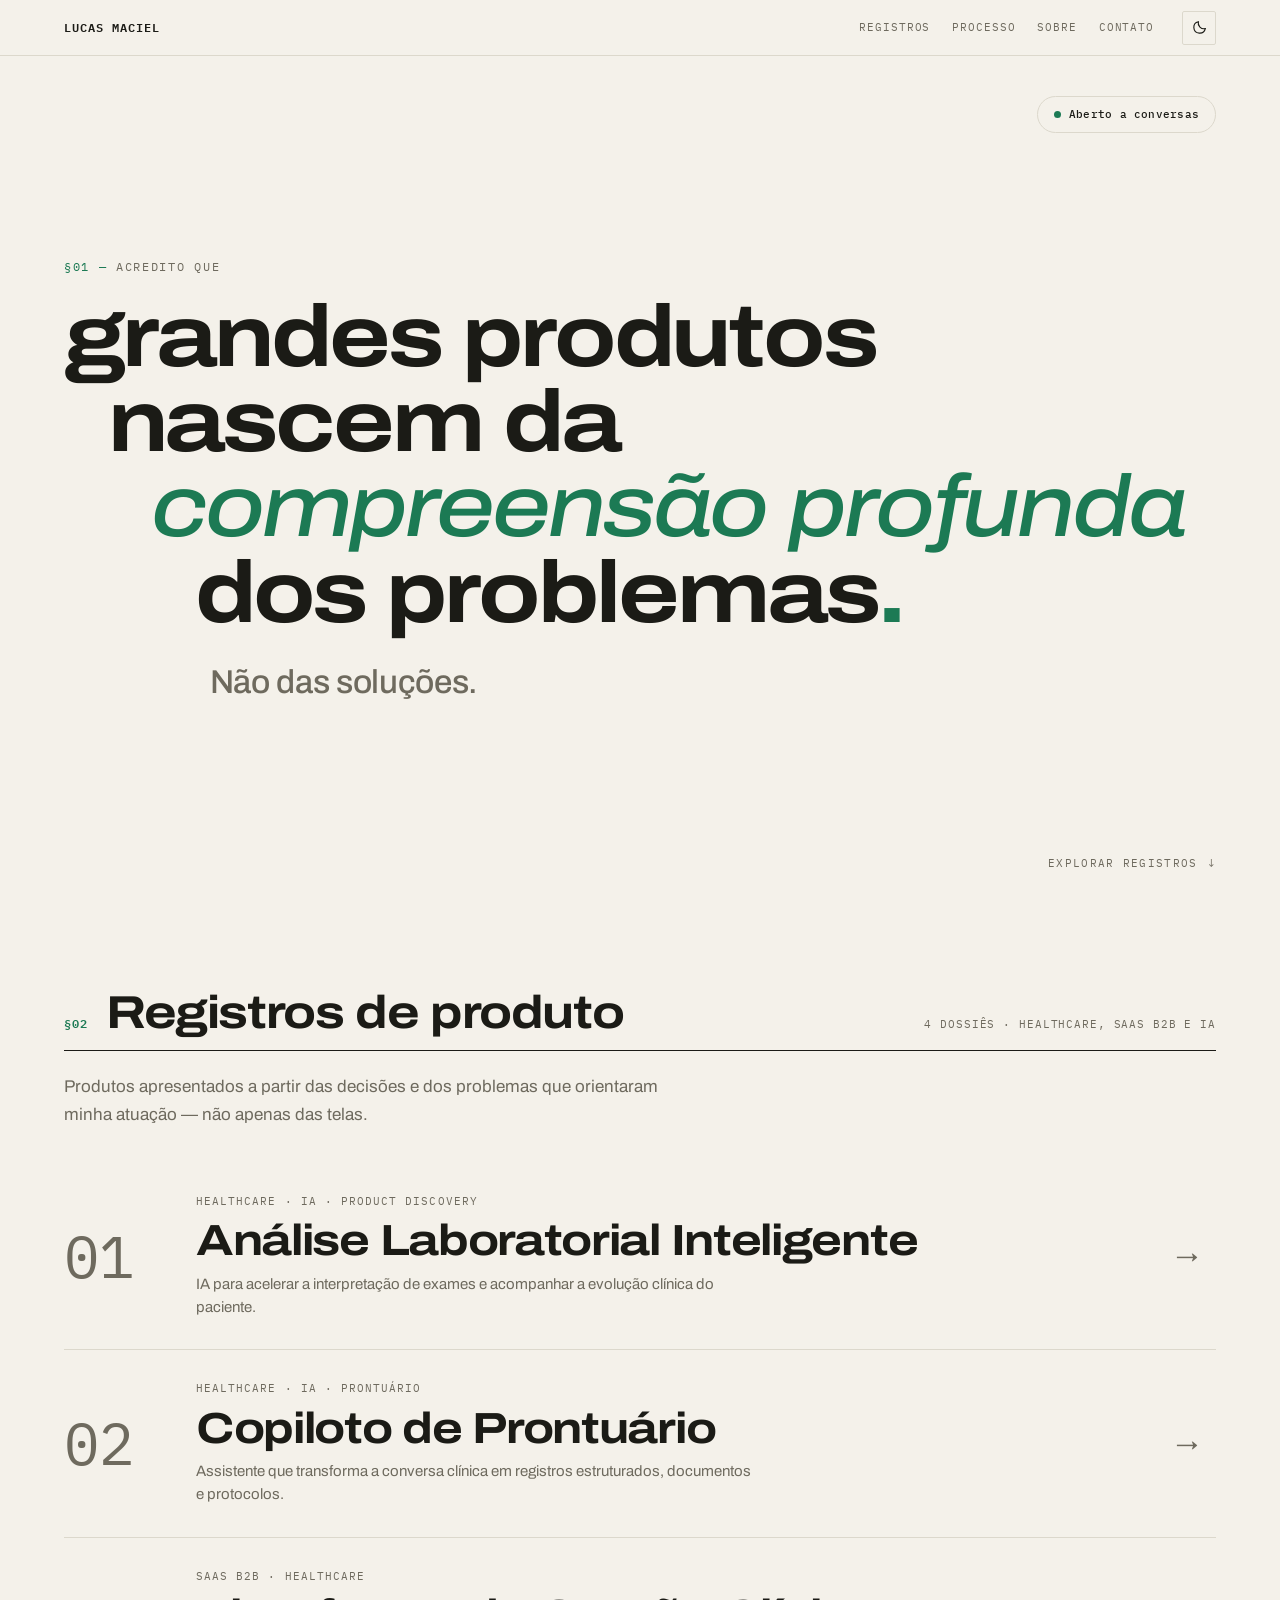
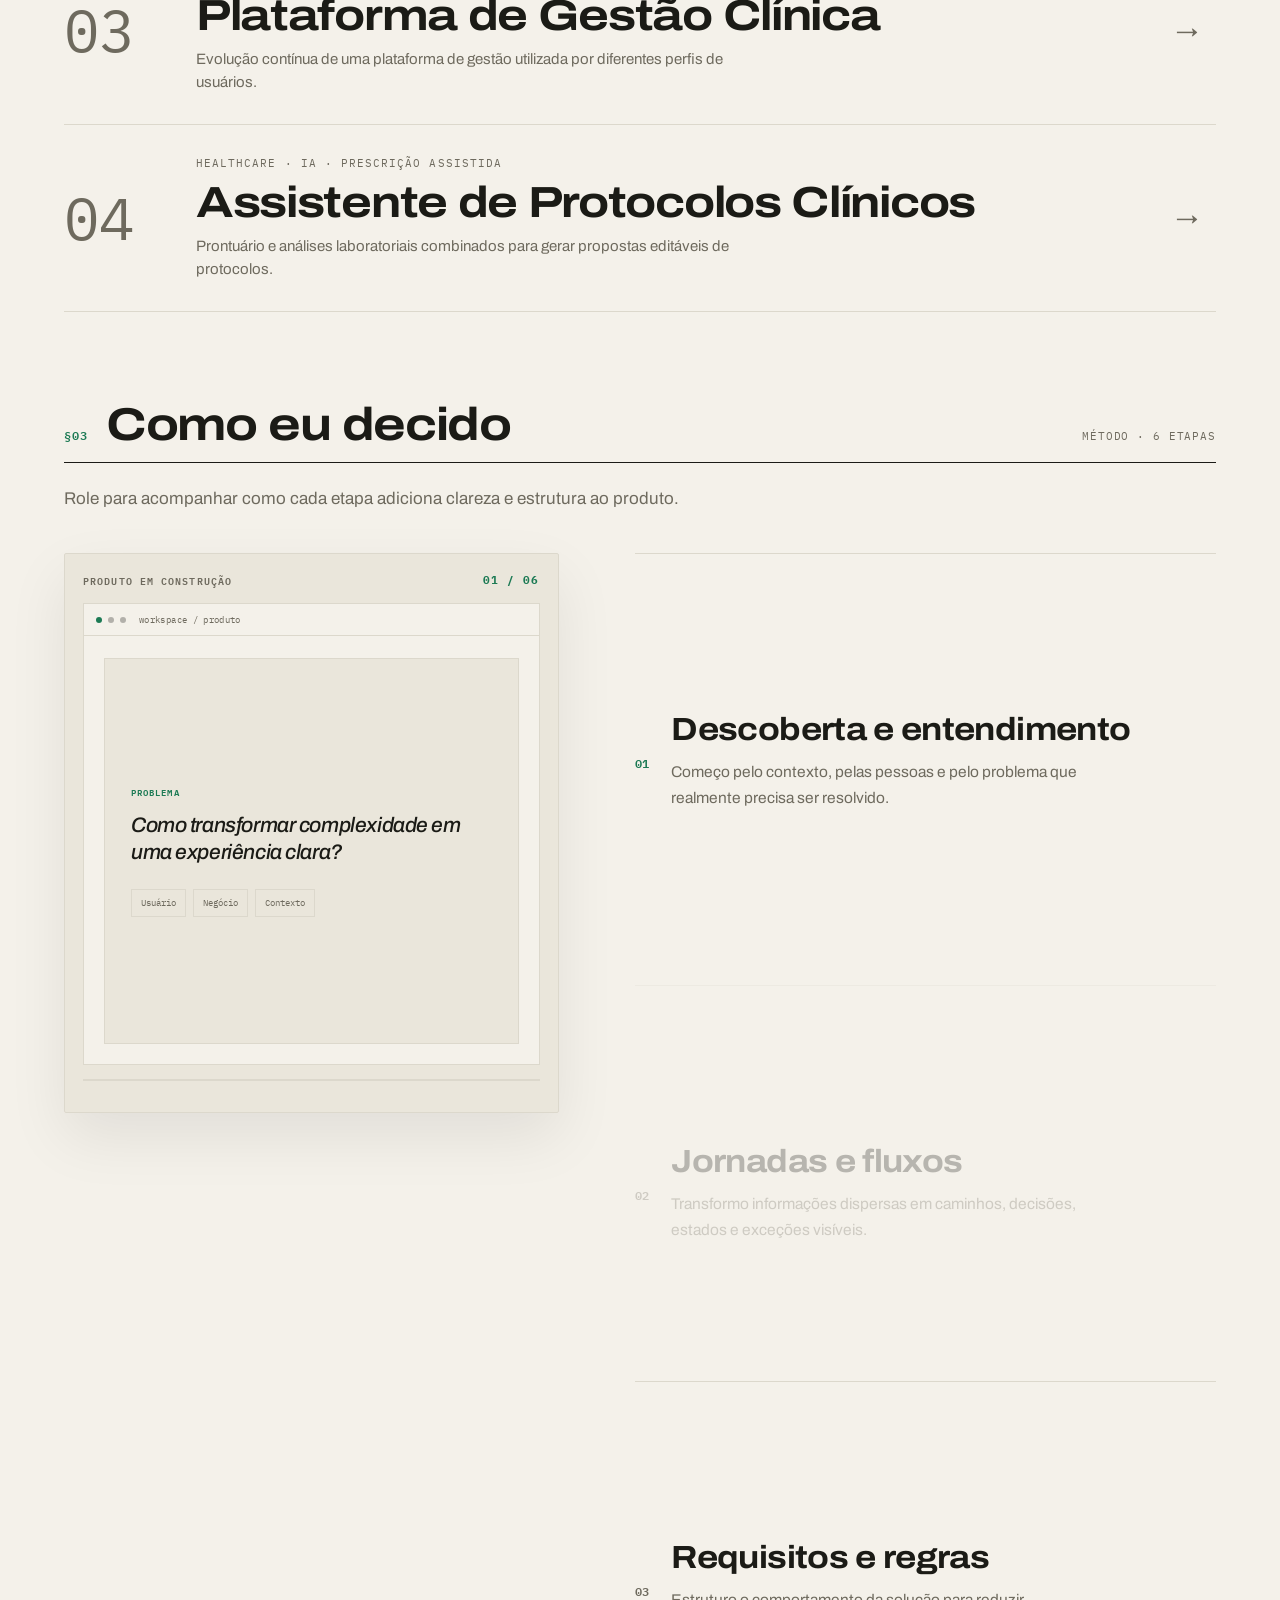
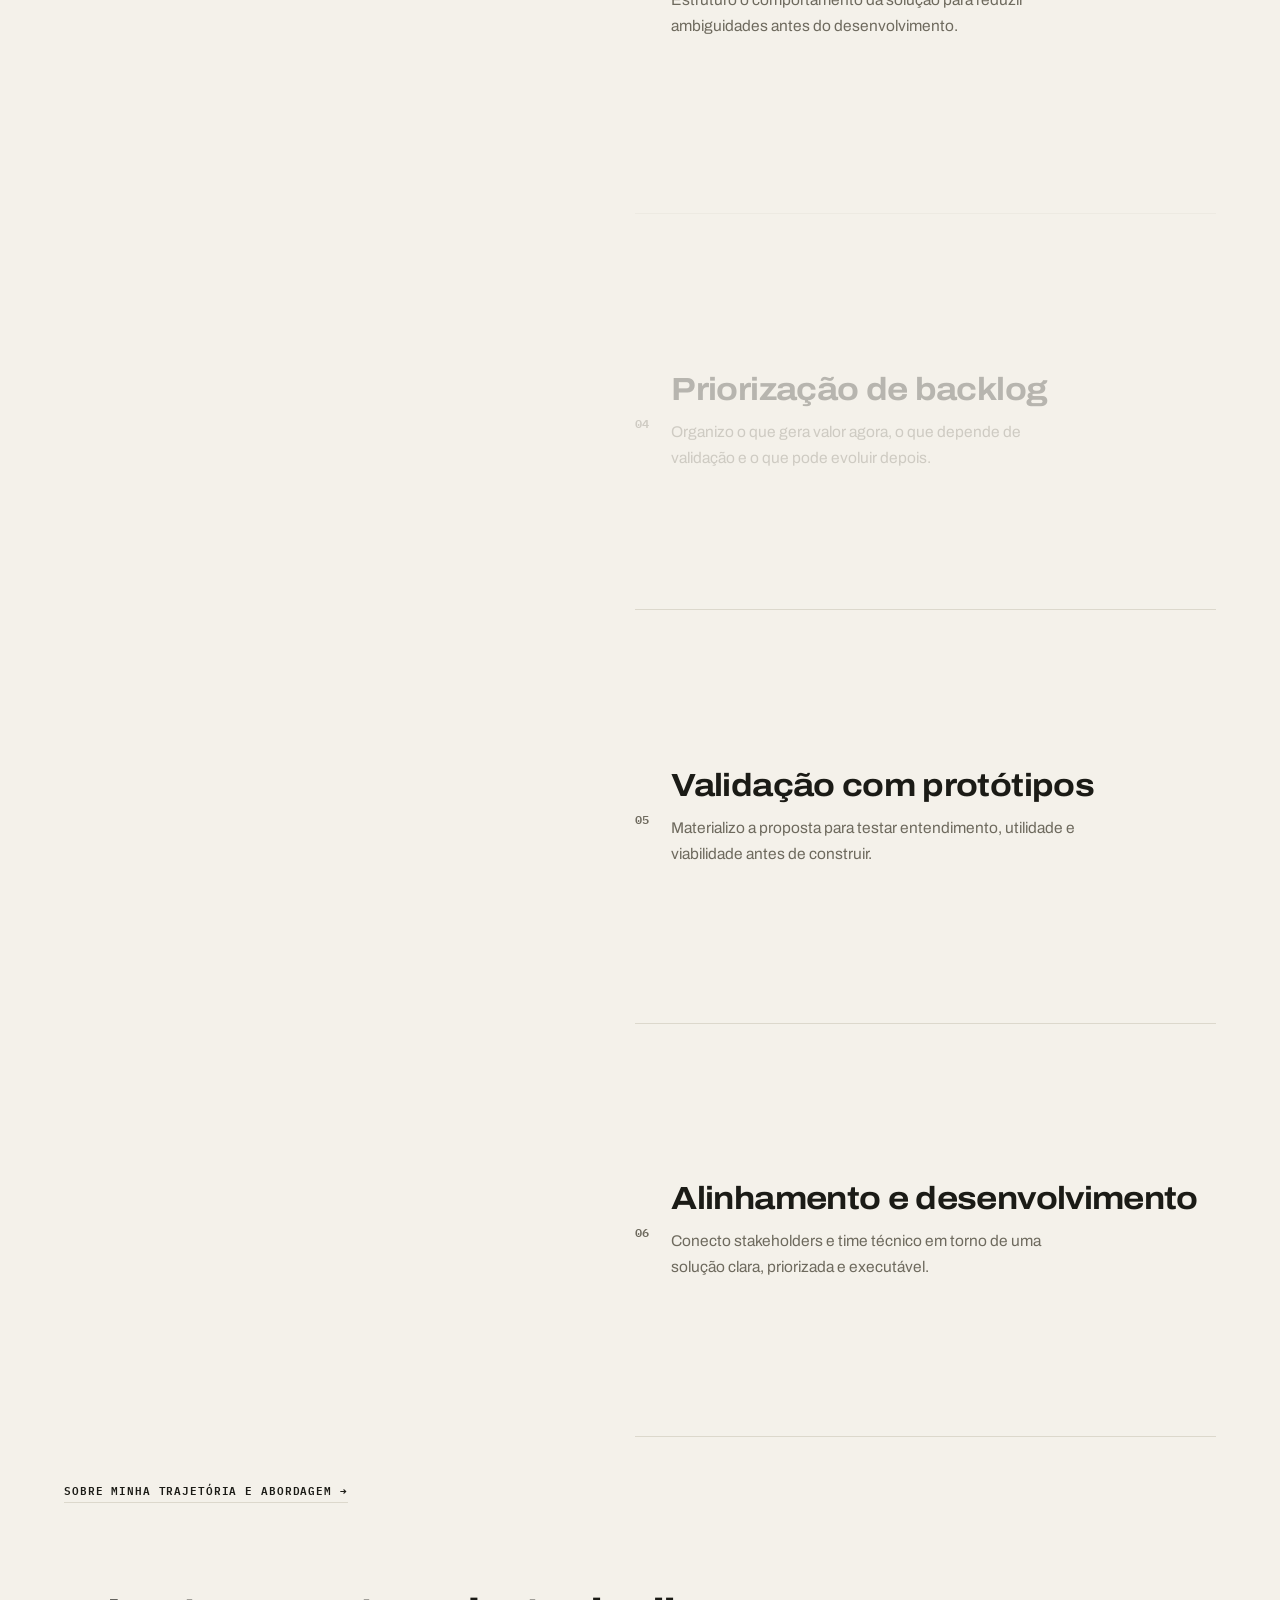
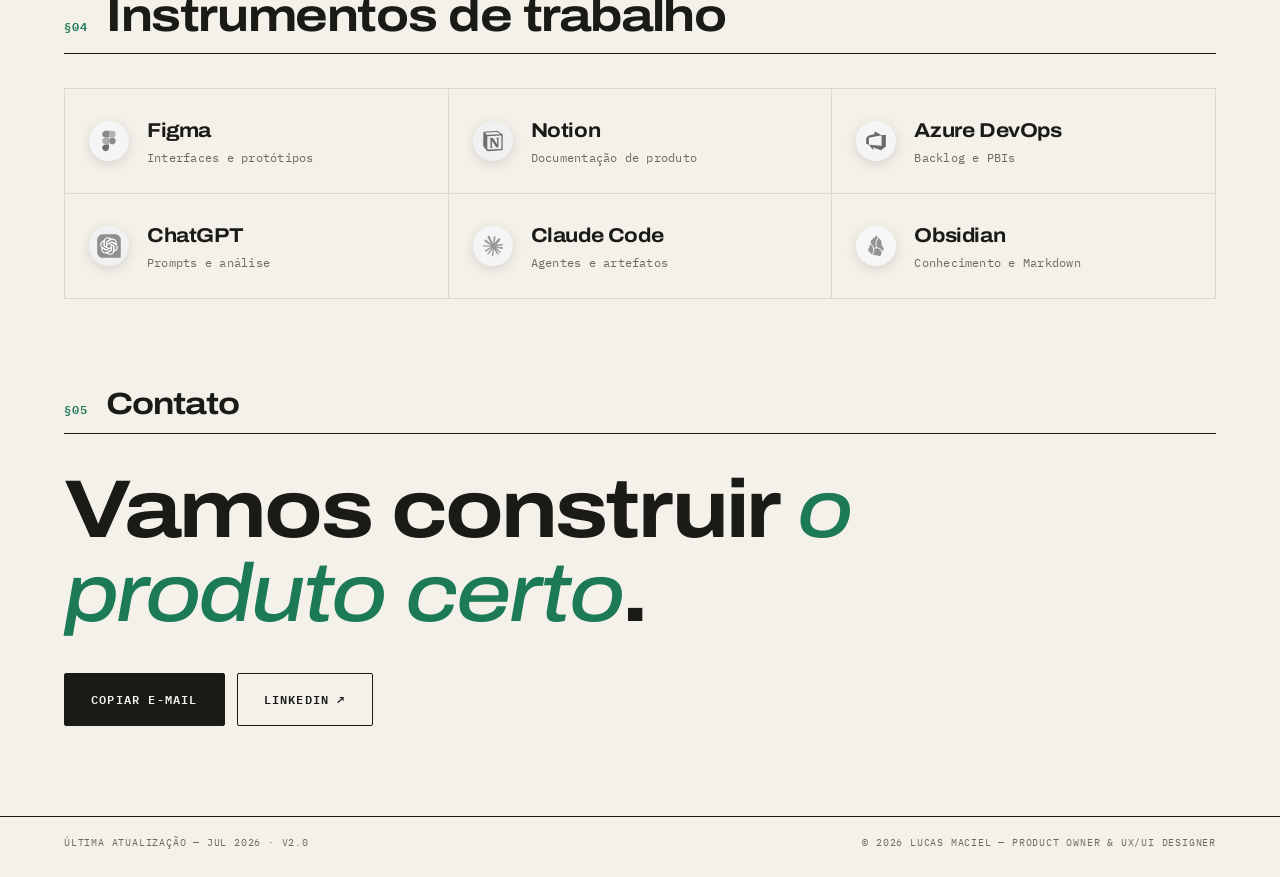
==== index.html @ 76e3ce5c "Remove página about.html antiga e pasta v2/ duplicada A v2 já foi promovida para a raiz; about.html/" ====
<!doctype html>
<html lang="pt-BR">
<head>
  <meta charset="UTF-8">
  <meta name="viewport" content="width=device-width, initial-scale=1.0">
  <meta name="description" content="Lucas Maciel — Product Owner com experiência em UX/UI Design. Registros de decisões de produto em Healthcare, SaaS e IA.">
  <meta property="og:title" content="Lucas Maciel — Product Owner &amp; UX/UI Designer">
  <meta property="og:description" content="Grandes produtos nascem da compreensão profunda dos problemas — não das soluções.">
  <meta property="og:type" content="website">
  <title>Lucas Maciel — Product Owner &amp; UX/UI Designer</title>
  <link rel="icon" href="data:image/svg+xml,%3Csvg xmlns='http://www.w3.org/2000/svg' viewBox='0 0 32 32'%3E%3Crect width='32' height='32' fill='%231C7A54'/%3E%3Ctext x='16' y='22' font-family='monospace' font-size='16' font-weight='700' fill='%23F4F1EA' text-anchor='middle'%3ELM%3C/text%3E%3C/svg%3E">
  <link rel="preconnect" href="https://fonts.googleapis.com">
  <link rel="preconnect" href="https://fonts.gstatic.com" crossorigin>
  <link href="https://fonts.googleapis.com/css2?family=Archivo:ital,wdth,wght@0,62..125,100..900;1,62..125,100..900&amp;family=Inter:wght@400;500;600;700&amp;family=IBM+Plex+Mono:wght@400;500;600&amp;display=swap" rel="stylesheet">
  <script>(function(){var t=localStorage.getItem('theme');document.documentElement.setAttribute('data-theme',t||(matchMedia('(prefers-color-scheme: dark)').matches?'dark':'light'))})()</script>
  <link rel="stylesheet" href="styles.css?v=8">
  <link rel="stylesheet" href="anexos.css?v=2">
  <link rel="stylesheet" href="scrollytelling.css?v=2">
</head>
<body>
  <header class="topbar">
    <a class="brand" href="#inicio">Lucas Maciel</a>
    <nav class="topnav" aria-label="Navegação principal">
      <a href="#registros">Registros</a>
      <a href="#processo">Processo</a>
      <a href="sobre.html">Sobre</a>
      <a href="#contato">Contato</a>
    </nav>
    <button class="theme-toggle" aria-label="Ativar tema escuro" aria-pressed="false">
      <svg class="icon-moon" viewBox="0 0 24 24" aria-hidden="true"><path d="M20.2 13.6A8.2 8.2 0 0 1 10.4 3.8a8.2 8.2 0 1 0 9.8 9.8z"/></svg>
      <svg class="icon-sun" viewBox="0 0 24 24" aria-hidden="true"><circle cx="12" cy="12" r="4"/><path d="M12 2.5v2.2M12 19.3v2.2M2.5 12h2.2M19.3 12h2.2M5.3 5.3l1.6 1.6M17.1 17.1l1.6 1.6M18.7 5.3l-1.6 1.6M6.9 17.1l-1.6 1.6"/></svg>
    </button>
  </header>

  <main>
    <section class="hero" id="inicio">
      <span class="status-badge" data-reveal><span class="dot" aria-hidden="true"></span>Aberto a conversas</span>

      <p class="hero-kicker">Acredito que</p>
      <h1 class="hero-title" aria-label="Acredito que grandes produtos nascem da compreensão profunda dos problemas — não das soluções.">
        <span class="hero-line">grandes produtos</span>
        <span class="hero-line">nascem da</span>
        <span class="hero-line"><em>compreensão profunda</em></span>
        <span class="hero-line">dos problemas<span class="accent">.</span></span>
        <span class="hero-line hero-line-small">Não das soluções.</span>
      </h1>

      <a class="scroll-cue" href="#registros">Explorar registros <span aria-hidden="true">↓</span></a>
    </section>

    <section class="section" id="registros">
      <header class="section-head" data-reveal>
        <span class="section-index">§02</span>
        <h2>Registros de produto</h2>
        <p class="section-note">4 dossiês · Healthcare, SaaS B2B e IA</p>
      </header>
      <p class="section-lead" data-reveal>Produtos apresentados a partir das decisões e dos problemas que orientaram minha atuação — não apenas das telas.</p>

      <div class="registro-list">
        <article class="registro" data-reveal>
          <a class="registro-row" href="analise-laboratorial-inteligente.html">
            <span class="registro-num" aria-hidden="true">01</span>
            <span class="registro-info">
              <span class="registro-meta">Healthcare · IA · Product Discovery</span>
              <h3>Análise Laboratorial Inteligente</h3>
              <span class="registro-decision">IA para acelerar a interpretação de exames e acompanhar a evolução clínica do paciente.</span>
            </span>
            <span class="registro-arrow" aria-hidden="true">→</span>
          </a>
          <div class="registro-preview">
            <div class="preview-inner">
              <figure class="anexo">
                <div class="anexo-canvas" inert><div class="anexo-scale">
<div class="lab-concept" role="img" aria-label="Interface conceitual de análise laboratorial com resumo do exame, indicadores priorizados, explicação assistida, faixa de referência, histórico e acesso à fonte original">
          <aside class="lab-sidebar" aria-hidden="true">
            <div class="lab-mark"><span></span><b>nexo</b></div>
            <nav><i class="is-current"></i><i></i><i></i><i></i></nav>
            <div class="lab-avatar">LM</div>
          </aside>
          <div class="lab-workspace">
            <header class="lab-topbar">
              <div><span>Análise de exame</span><strong>Paciente 042</strong></div>
              <div class="lab-top-actions"><span class="lab-demo-badge">Dados demonstrativos</span><span class="lab-source-link">↗ Ver fonte original</span></div>
            </header>
            <section class="lab-summary" aria-label="Resumo do exame">
              <div><span>Exame processado</span><strong>12 jun 2026 · 08:42</strong></div>
              <div><span>Indicadores avaliados</span><strong>08</strong></div>
              <div><span>Pontos de atenção</span><strong class="lab-alert-number">02</strong></div>
              <div><span>Status da análise</span><strong class="lab-status"><i></i> Revisão necessária</strong></div>
            </section>
            <div class="lab-grid">
              <section class="lab-panel lab-biomarkers" aria-label="Indicadores priorizados">
                <header><div><span>Biomarcadores priorizados</span><strong>Leitura por relevância</strong></div><small>8 indicadores</small></header>
                <div class="lab-marker-list">
                  <article class="is-alert"><div class="lab-marker-name"><i>A</i><span><b>Indicador A</b><small>Ponto de atenção</small></span></div><strong>14,8 <small>u.d.</small></strong><span class="lab-pill">Acima</span></article>
                  <article><div class="lab-marker-name"><i>B</i><span><b>Indicador B</b><small>Dentro da referência</small></span></div><strong>7,2 <small>u.d.</small></strong><span class="lab-pill is-ok">Adequado</span></article>
                  <article><div class="lab-marker-name"><i>C</i><span><b>Indicador C</b><small>Dentro da referência</small></span></div><strong>4,6 <small>u.d.</small></strong><span class="lab-pill is-ok">Adequado</span></article>
                  <article><div class="lab-marker-name"><i>D</i><span><b>Indicador D</b><small>Ponto de atenção</small></span></div><strong>2,1 <small>u.d.</small></strong><span class="lab-pill">Abaixo</span></article>
                </div>
              </section>
              <section class="lab-panel lab-attention" aria-label="Ponto de atenção e explicação assistida">
                <header><span>Ponto de atenção</span><small>Indicador A</small></header>
                <div class="lab-reading"><div><strong>14,8</strong><small>u.d.</small></div><span>↑ 18% vs. último exame</span></div>
                <div class="lab-range"><div><i></i></div><span><small>0</small><b>Faixa de referência: 5,0–12,5 u.d.</b><small>20</small></span></div>
                <div class="lab-assistance"><span>✦ Explicação assistida</span><p>O resultado demonstrativo está acima da faixa de referência. Considere o histórico e o contexto clínico antes de qualquer conclusão.</p><small>Conteúdo de apoio — não substitui avaliação profissional.</small></div>
              </section>
              <section class="lab-panel lab-history" aria-label="Histórico e evolução do indicador A">
                <header><div><span>Histórico e evolução</span><strong>Indicador A · últimos 4 exames</strong></div><small>12 meses</small></header>
                <div class="lab-chart" aria-hidden="true">
                  <div class="lab-reference-zone"><span>faixa de referência</span></div>
                  <div class="lab-trend-line"></div>
                  <i class="point-1"></i><i class="point-2"></i><i class="point-3"></i><i class="point-4"></i>
                </div>
                <div class="lab-chart-labels"><span>Jun/25 <b>8,4</b></span><span>Out/25 <b>10,1</b></span><span>Fev/26 <b>12,5</b></span><span>Jun/26 <b>14,8</b></span></div>
              </section>
            </div>
          </div>
        </div>
</div></div>
                <figcaption>Anexo 01·A — Interface conceitual · dados fictícios</figcaption>
              </figure>
              <div class="preview-copy">
                <p class="preview-label">Minha contribuição</p>
                <p>Estruturei a jornada, os fluxos e os requisitos do MVP para tornar a análise de biomarcadores mais rápida e organizada.</p>
                <ul class="tagline" aria-label="Competências"><li>Discovery</li><li>UX/UI</li><li>Requisitos</li><li>Backlog</li></ul>
                <a class="preview-cta" href="analise-laboratorial-inteligente.html">Abrir dossiê completo →</a>
              </div>
            </div>
          </div>
        </article>

        <article class="registro" data-reveal>
          <a class="registro-row" href="copiloto-prontuario.html">
            <span class="registro-num" aria-hidden="true">02</span>
            <span class="registro-info">
              <span class="registro-meta">Healthcare · IA · Prontuário</span>
              <h3>Copiloto de Prontuário</h3>
              <span class="registro-decision">Assistente que transforma a conversa clínica em registros estruturados, documentos e protocolos.</span>
            </span>
            <span class="registro-arrow" aria-hidden="true">→</span>
          </a>
          <div class="registro-preview">
            <div class="preview-inner">
              <figure class="anexo">
                <div class="anexo-canvas" inert><div class="anexo-scale">
<div class="product-concept" role="img" aria-label="Interface conceitual de copiloto clínico com transcrição, resumo estruturado, fontes e revisão médica">
          <aside class="product-rail" aria-hidden="true"><div class="product-mark"></div><nav><i class="is-current"></i><i></i><i></i><i></i></nav><span>LM</span></aside>
          <div class="product-space">
            <header class="product-top"><div><small>Consulta em andamento</small><strong>Paciente 117 · Atendimento demonstrativo</strong></div><div><span class="concept-badge">Dados fictícios</span><b class="live-badge"><i></i> 18:24</b></div></header>
            <div class="copilot-layout">
              <section class="concept-panel transcript-panel"><header><div><small>Transcrição da consulta</small><strong>Conversa organizada em tempo real</strong></div><span>Fonte principal</span></header><div class="transcript-lines"><p><b>Profissional · 10:14</b> Como você se sentiu desde o último atendimento?</p><p><b>Paciente 117 · 10:15</b> Relato demonstrativo sobre evolução e rotina.</p><p><b>Profissional · 10:16</b> Vamos revisar os pontos e registrar a conduta.</p></div><div class="audio-wave"><i></i><i></i><i></i><i></i><i></i><i></i><i></i><i></i><span>Escuta ativa</span></div></section>
              <section class="concept-panel summary-panel"><header><div><small>Resumo estruturado</small><strong>Pronto para revisão</strong></div><span class="status-pill">Gerado pela IA</span></header><div class="summary-field"><small>Queixa e evolução</small><p>Conteúdo demonstrativo organizado a partir da conversa, com os principais pontos destacados.</p></div><div class="summary-field"><small>Conduta sugerida para registro</small><p>Revisar informações, complementar o contexto e confirmar antes de salvar.</p></div></section>
              <section class="concept-panel source-panel"><header><div><small>Fontes consideradas</small><strong>Contexto rastreável</strong></div><span>3 fontes</span></header><div class="source-chips"><span>✓ Consulta atual</span><span>✓ Prontuário fictício</span><span>✓ Questionário 03</span></div><div class="review-actions"><button type="button">Editar conteúdo</button><button type="button">Revisar e registrar</button></div></section>
            </div>
          </div>
        </div>
</div></div>
                <figcaption>Anexo 02·A — Interface conceitual · dados fictícios</figcaption>
              </figure>
              <div class="preview-copy">
                <p class="preview-label">Minha contribuição</p>
                <p>Conectei necessidades clínicas, experiência do usuário e regras do produto em uma solução preparada para o desenvolvimento.</p>
                <ul class="tagline" aria-label="Competências"><li>AI Product</li><li>UX/UI</li><li>Regras de negócio</li></ul>
                <a class="preview-cta" href="copiloto-prontuario.html">Abrir dossiê completo →</a>
              </div>
            </div>
          </div>
        </article>

        <article class="registro" data-reveal>
          <a class="registro-row" href="plataforma-gestao-clinica.html">
            <span class="registro-num" aria-hidden="true">03</span>
            <span class="registro-info">
              <span class="registro-meta">SaaS B2B · Healthcare</span>
              <h3>Plataforma de Gestão Clínica</h3>
              <span class="registro-decision">Evolução contínua de uma plataforma de gestão utilizada por diferentes perfis de usuários.</span>
            </span>
            <span class="registro-arrow" aria-hidden="true">→</span>
          </a>
          <div class="registro-preview">
            <div class="preview-inner">
              <figure class="anexo">
                <div class="anexo-canvas" inert><div class="anexo-scale">
<div class="product-concept" role="img" aria-label="Interface conceitual de gestão clínica com agenda, indicadores operacionais, pacientes e tarefas">
          <aside class="product-rail" aria-hidden="true"><div class="product-mark"></div><nav><i class="is-current"></i><i></i><i></i><i></i></nav><span>LM</span></aside>
          <div class="product-space">
            <header class="product-top"><div><small>Visão operacional</small><strong>Unidade Aurora · Quinta-feira, 16 jul</strong></div><div><span class="concept-badge">Dados fictícios</span><b class="unit-status"><i></i> Unidade ativa</b></div></header>
            <section class="operation-metrics"><article><small>Atendimentos hoje</small><strong>28</strong><span>4 em andamento</span></article><article><small>Ocupação da agenda</small><strong>82%</strong><span>6 horários livres</span></article><article><small>Pendências da equipe</small><strong>05</strong><span>2 prioritárias</span></article><article><small>Receita demonstrativa</small><strong>R$ 8,4 mil</strong><span>estimativa do dia</span></article></section>
            <div class="clinic-layout">
              <section class="concept-panel agenda-panel"><header><div><small>Agenda da unidade</small><strong>Próximos atendimentos</strong></div><span>Hoje</span></header><div class="agenda-list"><article><time>10:30</time><div><b>Paciente 204</b><small>Consulta · Sala 02</small></div><span class="status-pill is-progress">Em atendimento</span></article><article><time>11:10</time><div><b>Paciente 318</b><small>Retorno · Sala 01</small></div><span class="status-pill">Confirmado</span></article><article><time>11:40</time><div><b>Paciente 076</b><small>Avaliação · Sala 03</small></div><span class="status-pill">Confirmado</span></article><article><time>12:20</time><div><b>Paciente 451</b><small>Procedimento · Sala 02</small></div><span class="status-pill is-waiting">A confirmar</span></article></div></section>
              <section class="concept-panel task-panel"><header><div><small>Fluxo da equipe</small><strong>Pendências prioritárias</strong></div><span>5 itens</span></header><div class="task-list"><p><i></i><span><b>Revisar cadastro incompleto</b><small>Paciente 091 · Recepção</small></span></p><p><i></i><span><b>Confirmar disponibilidade</b><small>Sala 03 · Operação</small></span></p><p><i></i><span><b>Validar fechamento do dia</b><small>Financeiro · Até 18h</small></span></p></div><div class="capacity"><span>Capacidade por período</span><div><i style="width:82%"></i></div><small>82% da agenda utilizada</small></div></section>
            </div>
          </div>
        </div>
</div></div>
                <figcaption>Anexo 03·A — Interface conceitual · dados fictícios</figcaption>
              </figure>
              <div class="preview-copy">
                <p class="preview-label">Minha contribuição</p>
                <p>Transformei feedback de clientes e necessidades de negócio em prioridades, fluxos e entregas incrementais.</p>
                <ul class="tagline" aria-label="Competências"><li>Priorização</li><li>Backlog</li><li>Entrega incremental</li></ul>
                <a class="preview-cta" href="plataforma-gestao-clinica.html">Abrir dossiê completo →</a>
              </div>
            </div>
          </div>
        </article>

        <article class="registro" data-reveal>
          <a class="registro-row" href="assistente-protocolos-clinicos.html">
            <span class="registro-num" aria-hidden="true">04</span>
            <span class="registro-info">
              <span class="registro-meta">Healthcare · IA · Prescrição assistida</span>
              <h3>Assistente de Protocolos Clínicos</h3>
              <span class="registro-decision">Prontuário e análises laboratoriais combinados para gerar propostas editáveis de protocolos.</span>
            </span>
            <span class="registro-arrow" aria-hidden="true">→</span>
          </a>
          <div class="registro-preview">
            <div class="preview-inner">
              <figure class="anexo">
                <div class="anexo-canvas" inert><div class="anexo-scale">
<div class="product-concept" role="img" aria-label="Interface conceitual de assistente de protocolos com contexto, proposta editável, ajustes e aprovação médica">
          <aside class="product-rail" aria-hidden="true"><div class="product-mark"></div><nav><i class="is-current"></i><i></i><i></i><i></i></nav><span>LM</span></aside>
          <div class="product-space">
            <header class="product-top"><div><small>Proposta de protocolo</small><strong>Paciente 083 · Versão 02</strong></div><div><span class="concept-badge">Dados fictícios</span><b class="draft-status">Rascunho para revisão</b></div></header>
            <div class="protocol-layout">
              <section class="concept-panel context-panel"><header><div><small>Contexto considerado</small><strong>Fontes vinculadas</strong></div><span>4 fontes</span></header><div class="context-list"><p><i>✓</i><span><b>Resumo do prontuário</b><small>Atualizado em 14 jul</small></span></p><p><i>✓</i><span><b>Análise laboratorial 024</b><small>12 indicadores estruturados</small></span></p><p><i>✓</i><span><b>Preferências registradas</b><small>2 observações demonstrativas</small></span></p><p><i>✓</i><span><b>Histórico de protocolos</b><small>1 versão anterior</small></span></p></div><button type="button" class="source-button">Ver fontes originais</button></section>
              <section class="concept-panel protocol-editor"><header><div><small>Proposta gerada pela IA</small><strong>Estrutura editável</strong></div><span class="status-pill">Versão 02</span></header><div class="protocol-table"><div class="table-head"><span>Item</span><span>Quantidade</span><span>Frequência</span></div><div><b>Componente A</b><span>10 u.d.</span><span>1× por ciclo</span></div><div><b>Componente B</b><span>05 u.d.</span><span>2× por ciclo</span></div><div><b>Componente C</b><span>08 u.d.</span><span>1× por ciclo</span></div></div><div class="protocol-notes"><small>Observações para revisão</small><p>Conteúdo demonstrativo. Confirmar itens, quantidades e frequência antes da aprovação.</p></div><div class="review-actions"><button type="button">Solicitar ajuste</button><button type="button">Aprovar protocolo</button></div></section>
              <section class="concept-panel adjustment-panel"><span>✦ Ajuste assistido</span><p>“Organize os itens por etapa e destaque o que mudou nesta versão.”</p><small>Nova versão gerada sem alterar a anterior.</small></section>
            </div>
          </div>
        </div>
</div></div>
                <figcaption>Anexo 04·A — Interface conceitual · dados fictícios</figcaption>
              </figure>
              <div class="preview-copy">
                <p class="preview-label">Minha contribuição</p>
                <p>Estruturei o fluxo de contexto, geração, ajustes e aprovação — posteriormente integrado ao Copiloto de Prontuário.</p>
                <ul class="tagline" aria-label="Competências"><li>AI Product</li><li>Integração</li><li>Human-in-the-loop</li></ul>
                <a class="preview-cta" href="assistente-protocolos-clinicos.html">Abrir dossiê completo →</a>
              </div>
            </div>
          </div>
        </article>
      </div>
    </section>

    <section class="section" id="processo">
      <header class="section-head" data-reveal>
        <span class="section-index">§03</span>
        <h2>Como eu decido</h2>
        <p class="section-note">Método · 6 etapas</p>
      </header>
      <p class="section-lead" data-reveal>Role para acompanhar como cada etapa adiciona clareza e estrutura ao produto.</p>

      <div class="build-story" data-build-story data-step="1">
        <div class="build-layout">
          <aside class="stage-frame build-stage" aria-hidden="true">
            <div class="stage-top">
              <span>Produto em construção</span>
              <strong data-build-counter>01 / 06</strong>
            </div>
            <div class="product-canvas">
              <div class="canvas-toolbar"><i></i><i></i><i></i><span>workspace / produto</span></div>

              <div class="build-layer layer-problem is-built" data-build-layer="1">
                <span class="layer-label">Problema</span>
                <blockquote>Como transformar complexidade em uma experiência clara?</blockquote>
                <div class="problem-signals"><span>Usuário</span><span>Negócio</span><span>Contexto</span></div>
              </div>

              <div class="build-layer layer-flow" data-build-layer="2">
                <span class="flow-node">Contexto</span><i></i><span class="flow-node">Ação</span><i></i><span class="flow-node">Resultado</span>
                <b></b><span class="flow-exception">Exceção</span>
              </div>

              <div class="build-layer layer-structure" data-build-layer="3">
                <div class="wire-sidebar"><i></i><i></i><i></i></div>
                <div class="wire-content"><span></span><strong></strong><div><i></i><i></i></div><button></button><small class="structure-note">Regras e estados definidos</small></div>
              </div>

              <div class="build-layer layer-priority" data-build-layer="4">
                <span class="priority-tag">Agora</span>
                <div class="priority-row"><i></i><b></b></div>
                <div class="priority-row"><i></i><b></b></div>
                <span class="later-tag">Depois</span>
              </div>

              <div class="build-layer layer-prototype" data-build-layer="5">
                <div class="prototype-nav"><span></span><i></i><i></i></div>
                <div class="prototype-main"><small>Visão geral</small><strong></strong><div><i></i><i></i></div><button>Continuar</button></div>
              </div>

              <div class="build-layer layer-handoff" data-build-layer="6">
                <div><span>✓ Validado</span><span>✓ Priorizado</span><span>✓ Documentado</span></div>
                <strong>Pronto para construir</strong>
              </div>
            </div>
            <div class="stage-progress"><i></i></div>
          </aside>

          <ol class="stage-steps build-steps">
            <li class="stage-step is-active" data-build-step="1"><span>01</span><div><h3>Descoberta e entendimento</h3><p>Começo pelo contexto, pelas pessoas e pelo problema que realmente precisa ser resolvido.</p></div></li>
            <li class="stage-step" data-build-step="2"><span>02</span><div><h3>Jornadas e fluxos</h3><p>Transformo informações dispersas em caminhos, decisões, estados e exceções visíveis.</p></div></li>
            <li class="stage-step" data-build-step="3"><span>03</span><div><h3>Requisitos e regras</h3><p>Estruturo o comportamento da solução para reduzir ambiguidades antes do desenvolvimento.</p></div></li>
            <li class="stage-step" data-build-step="4"><span>04</span><div><h3>Priorização de backlog</h3><p>Organizo o que gera valor agora, o que depende de validação e o que pode evoluir depois.</p></div></li>
            <li class="stage-step" data-build-step="5"><span>05</span><div><h3>Validação com protótipos</h3><p>Materializo a proposta para testar entendimento, utilidade e viabilidade antes de construir.</p></div></li>
            <li class="stage-step" data-build-step="6"><span>06</span><div><h3>Alinhamento e desenvolvimento</h3><p>Conecto stakeholders e time técnico em torno de uma solução clara, priorizada e executável.</p></div></li>
          </ol>
        </div>
      </div>

      <p class="processo-more" data-reveal><a href="sobre.html">Sobre minha trajetória e abordagem →</a></p>
    </section>

    <section class="section section-stack" id="stack">
      <header class="section-head" data-reveal>
        <span class="section-index">§04</span>
        <h2>Instrumentos de trabalho</h2>
      </header>
      <ul class="stack-grid" aria-label="Ferramentas">
        <li class="tool-figma" data-reveal><span class="tool-icons"><img class="ico-default" src="assets/figma.svg" alt=""><img class="ico-color" src="icons/figma-color.svg?v=2" alt="" loading="lazy"></span><div><h3>Figma</h3><p>Interfaces e protótipos</p></div></li>
        <li class="tool-notion" data-reveal><span class="tool-icons"><img class="ico-default" src="assets/notion.svg" alt=""><img class="ico-color" src="icons/notion-color.svg?v=2" alt="" loading="lazy"></span><div><h3>Notion</h3><p>Documentação de produto</p></div></li>
        <li class="tool-azure" data-reveal><span class="tool-icons"><img class="ico-default" src="assets/azure.svg" alt=""><img class="ico-color" src="icons/azure-color.svg?v=2" alt="" loading="lazy"></span><div><h3>Azure DevOps</h3><p>Backlog e PBIs</p></div></li>
        <li class="tool-chatgpt" data-reveal><span class="tool-icons"><img class="ico-default" src="assets/chatgpt.svg" alt=""><img class="ico-color" src="icons/chatgpt-color.svg?v=2" alt="" loading="lazy"></span><div><h3>ChatGPT</h3><p>Prompts e análise</p></div></li>
        <li class="tool-claude" data-reveal><span class="tool-icons"><img class="ico-default" src="assets/claude.svg" alt=""><img class="ico-color" src="icons/claude-color.svg?v=2" alt="" loading="lazy"></span><div><h3>Claude Code</h3><p>Agentes e artefatos</p></div></li>
        <li class="tool-obsidian" data-reveal><span class="tool-icons"><img class="ico-default" src="assets/obsidian.svg" alt=""><img class="ico-color" src="icons/obsidian-color.svg?v=2" alt="" loading="lazy"></span><div><h3>Obsidian</h3><p>Conhecimento e Markdown</p></div></li>
      </ul>
    </section>

    <section class="section section-contato" id="contato">
      <header class="section-head" data-reveal>
        <span class="section-index">§05</span>
        <h2 class="h-small">Contato</h2>
      </header>
      <p class="contato-cta" data-reveal>Vamos construir <em>o produto certo</em>.</p>
      <div class="contato-actions" data-reveal>
        <button class="copy-email btn-big" data-email="souzamaciel.lucas@gmail.com">Copiar e-mail</button>
        <a class="btn-big btn-ghost" href="https://linkedin.com/in/souza-maciel/" target="_blank" rel="noreferrer">LinkedIn ↗</a>
      </div>
    </section>
  </main>

  <footer class="ledger-foot">
    <span>Última atualização — Jul 2026 · v2.0</span>
    <span>© 2026 Lucas Maciel — Product Owner &amp; UX/UI Designer</span>
  </footer>

  <script src="script.js?v=5"></script>
</body>
</html>
---- styles.css ----
/* ============================================================
   Lucas Maciel — Portfolio v2 · "Dossiê de Produto"
   Tokens
   ============================================================ */
:root {
  color-scheme: light;
  --paper: #F4F1EA;
  --paper-2: #EAE6DB;
  --ink: #1B1B16;
  --muted: #6E6A5E;
  --line: #DCD8CC;
  --line-strong: #1B1B16;
  --accent: #1C7A54;
  --green-900: #0E3B2A;
  --green-100: #E3F0E8;
  --amber: #B45309;
  --amber-100: #F6E8D3;
  --coral: #C75C41;
  --coral-ink: #A94F38;
  --grad-evolucao: linear-gradient(90deg, var(--accent), var(--coral));
  --radius: 2px;
  --pad: clamp(20px, 5vw, 72px);
  --maxw: 1360px;
  --display: "Archivo", sans-serif;
  --mono: "IBM Plex Mono", monospace;
  --dur-fast: .2s;
  --dur-base: .45s;
  --dur-slow: .8s;
  --ease-out: cubic-bezier(.2, .8, .2, 1);
}
[data-theme="dark"] {
  color-scheme: dark;
  --paper: #141511;
  --paper-2: #1B1D17;
  --ink: #E8E6DC;
  --muted: #97948A;
  --line: #2C2E26;
  --line-strong: #E8E6DC;
  --accent: #43BD86;
  --green-900: #0E3B2A;
  --green-100: rgba(67, 189, 134, .13);
  --amber: #D98A3D;
  --amber-100: rgba(217, 138, 61, .14);
  --coral: #DD7457;
  --coral-ink: #DD7457;
}

/* ============================================================
   Base
   ============================================================ */
* { box-sizing: border-box; }
html { scroll-behavior: smooth; }
@view-transition { navigation: auto; }
body {
  margin: 0;
  background: var(--paper);
  color: var(--ink);
  font-family: var(--display);
  font-size: 16.5px;
  line-height: 1.55;
  transition: background-color .3s ease, color .3s ease;
}
a { color: inherit; text-decoration: none; }
img { display: block; max-width: 100%; }
button { font: inherit; color: inherit; background: none; border: 0; padding: 0; cursor: pointer; }
::selection { background: var(--accent); color: var(--paper); }
h1, h2, h3 { margin: 0; }
:focus-visible { outline: 2px solid var(--accent); outline-offset: 3px; }

.mono, .stamp, .status-badge, .section-index, .section-note, .registro-meta,
.registro-num, .tagline, .preview-label, .anexo figcaption, .scroll-cue,
.topnav, .brand, .hero-kicker, .ledger-foot, .stack-line, .processo-grid li > span,
.copy-email, .btn-big, .preview-cta {
  font-family: var(--mono);
}

/* ============================================================
   Topbar
   ============================================================ */
.topbar {
  position: fixed;
  inset: 0 0 auto;
  z-index: 30;
  height: 56px;
  display: flex;
  align-items: center;
  gap: 28px;
  padding: 0 var(--pad);
  background: color-mix(in srgb, var(--paper) 88%, transparent);
  backdrop-filter: blur(10px);
  border-bottom: 1px solid var(--line);
}
.brand {
  font-size: 12px;
  font-weight: 600;
  letter-spacing: .08em;
  text-transform: uppercase;
}
.topnav {
  display: flex;
  gap: 22px;
  margin-left: auto;
}
.topnav a {
  font-size: 11px;
  letter-spacing: .08em;
  text-transform: uppercase;
  color: var(--muted);
  transition: color var(--dur-fast);
}
.topnav a:hover { color: var(--ink); }
.theme-toggle {
  width: 34px;
  height: 34px;
  display: grid;
  place-items: center;
  border: 1px solid var(--line);
  border-radius: var(--radius);
  transition: border-color var(--dur-fast), background var(--dur-fast);
}
.theme-toggle:hover { border-color: var(--ink); }
.theme-toggle svg { width: 17px; height: 17px; fill: none; stroke: currentColor; stroke-width: 1.6; }
.theme-toggle .icon-sun { display: none; }
[data-theme="dark"] .theme-toggle .icon-sun { display: block; }
[data-theme="dark"] .theme-toggle .icon-moon { display: none; }

/* ============================================================
   Hero — §01
   ============================================================ */
.hero {
  position: relative;
  min-height: 100svh;
  display: flex;
  flex-direction: column;
  justify-content: center;
  padding: 96px var(--pad) 40px;
  max-width: var(--maxw);
  margin: 0 auto;
}
.hero-kicker {
  font-size: 12px;
  letter-spacing: .14em;
  text-transform: uppercase;
  color: var(--muted);
  margin: 0 0 18px;
}
.hero-kicker::before {
  content: "§01 — ";
  color: var(--accent);
}
.hero-title {
  font-weight: 700;
  font-stretch: 118%;
  font-size: clamp(40px, 6.8vw, 98px);
  line-height: .98;
  letter-spacing: -.035em;
  text-transform: none;
}
.hero-line { display: block; white-space: nowrap; }
.hero-line:nth-child(2) { margin-left: .5em; }
.hero-line:nth-child(3) { margin-left: 1em; }
.hero-line:nth-child(4) { margin-left: 1.5em; }
.hero-line em {
  font-style: italic;
  font-weight: 500;
  color: var(--accent);
}
.hero-line .accent { color: var(--accent); }
.hero-line-small {
  font-size: .38em;
  font-weight: 500;
  font-stretch: 100%;
  letter-spacing: -.01em;
  color: var(--muted);
  margin: .9em 0 0 4.4em;
}
.hero-title .w {
  display: inline-block;
  opacity: 0;
  transform: translateY(.55em);
  transition: opacity var(--dur-slow) ease, transform var(--dur-slow) var(--ease-out);
  transition-delay: var(--wd, 0s);
}
.hero-title.is-in .w { opacity: 1; transform: none; }

.status-badge {
  position: absolute;
  top: 96px;
  right: var(--pad);
  display: inline-flex;
  align-items: center;
  gap: 8px;
  padding: 9px 16px;
  border: 1px solid var(--line);
  border-radius: 999px;
  font-size: 11px;
  font-weight: 500;
  letter-spacing: .02em;
  color: var(--ink);
  background: transparent;
}
.dot {
  display: inline-block;
  width: 7px;
  height: 7px;
  border-radius: 50%;
  background: var(--accent);
  animation: pulse 2.2s infinite;
}
@keyframes pulse {
  50% { opacity: .35; }
}
.copy-email:hover { border-color: var(--accent); color: var(--accent); }
.copy-email.copied { border-color: var(--accent); background: var(--accent); color: var(--paper); }

.scroll-cue {
  position: absolute;
  bottom: 28px;
  right: var(--pad);
  font-size: 11px;
  letter-spacing: .12em;
  text-transform: uppercase;
  color: var(--muted);
  display: flex;
  gap: 10px;
  align-items: center;
}
.scroll-cue span { animation: bounce 1.8s infinite; }
@keyframes bounce {
  50% { transform: translateY(6px); }
}

/* ============================================================
   Sections — ledger heads
   ============================================================ */
.section {
  max-width: var(--maxw);
  margin: 0 auto;
  padding: clamp(70px, 10vh, 130px) var(--pad) 0;
}
.section-head {
  display: flex;
  align-items: baseline;
  gap: 18px;
  border-bottom: 1px solid var(--line-strong);
  padding-bottom: 14px;
}
.section-index {
  font-size: 12px;
  font-weight: 600;
  color: var(--accent);
  letter-spacing: .08em;
}
.section-head h2 {
  font-weight: 700;
  font-stretch: 118%;
  font-size: clamp(30px, 3.6vw, 52px);
  letter-spacing: -.03em;
  line-height: 1;
}
.section-head .h-small { font-size: clamp(22px, 2.4vw, 32px); }
.section-note {
  margin: 0 0 2px auto;
  font-size: 11px;
  letter-spacing: .08em;
  text-transform: uppercase;
  color: var(--muted);
}
.section-lead {
  max-width: 640px;
  margin: 22px 0 0;
  color: var(--muted);
  font-size: 17px;
  line-height: 1.65;
}

/* ============================================================
   Registros — §02
   ============================================================ */
.registro-list { margin-top: 34px; }
.registro { border-bottom: 1px solid var(--line); }
.registro-row {
  display: grid;
  grid-template-columns: 110px minmax(0, 1fr) 40px;
  align-items: center;
  gap: 22px;
  padding: 30px 0;
  transition: padding var(--dur-base) var(--ease-out);
}
.registro-num {
  font-size: clamp(34px, 4.6vw, 64px);
  font-weight: 400;
  color: var(--muted);
  line-height: 1;
  transition: color var(--dur-fast);
}
.registro-meta {
  display: block;
  font-size: 10.5px;
  letter-spacing: .1em;
  text-transform: uppercase;
  color: var(--muted);
  margin-bottom: 10px;
}
.registro-info h3 {
  font-weight: 700;
  font-stretch: 118%;
  font-size: clamp(26px, 3.4vw, 46px);
  letter-spacing: -.03em;
  line-height: 1;
  transition: color var(--dur-fast);
}
.registro-decision {
  display: block;
  margin-top: 10px;
  max-width: 560px;
  font-size: 15px;
  color: var(--muted);
  line-height: 1.55;
}
.stamp {
  align-self: start;
  margin-top: 6px;
  font-size: 10px;
  font-weight: 600;
  letter-spacing: .12em;
  text-transform: uppercase;
  color: var(--accent);
  border: 1px solid currentColor;
  border-radius: var(--radius);
  padding: 6px 9px;
  white-space: nowrap;
  background: var(--green-100);
}
.stamp-amber { color: var(--amber); background: var(--amber-100); }
.registro-arrow {
  font-size: 22px;
  color: var(--muted);
  transition: transform var(--dur-fast), color var(--dur-fast);
}
.registro:hover .registro-arrow, .registro:focus-within .registro-arrow {
  transform: translateX(6px);
  color: var(--accent);
}
.registro:hover .registro-num, .registro:focus-within .registro-num { color: var(--accent); }

.registro-preview {
  display: grid;
  grid-template-rows: 0fr;
  transition: grid-template-rows .55s var(--ease-out);
}
.registro:hover .registro-preview,
.registro:focus-within .registro-preview {
  grid-template-rows: 1fr;
}
.preview-inner {
  overflow: hidden;
  display: grid;
  grid-template-columns: minmax(0, 1.15fr) minmax(260px, .85fr);
  gap: 34px;
  align-items: start;
}
.registro:hover .preview-inner, .registro:focus-within .preview-inner { padding-bottom: 34px; }
.anexo {
  margin: 0;
  border: 1px solid var(--line);
  border-radius: var(--radius);
  overflow: hidden;
}
.anexo figcaption {
  padding: 8px 12px;
  border-top: 1px solid var(--line);
  font-size: 10px;
  letter-spacing: .06em;
  text-transform: uppercase;
  color: var(--muted);
  background: var(--paper-2);
}
.preview-label {
  margin: 4px 0 10px;
  font-size: 10px;
  font-weight: 600;
  letter-spacing: .12em;
  text-transform: uppercase;
  color: var(--accent);
}
.preview-copy > p:not(.preview-label) {
  margin: 0;
  font-size: 15px;
  line-height: 1.65;
}
.tagline {
  display: flex;
  flex-wrap: wrap;
  gap: 6px;
  list-style: none;
  padding: 0;
  margin: 16px 0 0;
}
.tagline li {
  font-size: 10px;
  letter-spacing: .05em;
  text-transform: uppercase;
  color: var(--muted);
  border: 1px solid var(--line);
  border-radius: var(--radius);
  padding: 5px 8px;
}
.preview-cta {
  display: inline-block;
  margin-top: 18px;
  font-size: 11px;
  font-weight: 600;
  letter-spacing: .08em;
  text-transform: uppercase;
  color: var(--accent);
}

/* ============================================================
   Processo — §03
   ============================================================ */
.processo-grid {
  list-style: none;
  padding: 0;
  margin: 34px 0 0;
  display: grid;
  grid-template-columns: repeat(3, 1fr);
  gap: 40px 32px;
  counter-reset: none;
}
.processo-grid li {
  border-top: 1px solid var(--line);
  padding-top: 16px;
}
.processo-grid li > span {
  font-size: 12px;
  font-weight: 600;
  color: var(--accent);
}
.processo-grid h3 {
  font-weight: 700;
  font-stretch: 112%;
  font-size: 19px;
  letter-spacing: -.015em;
  margin: 10px 0 8px;
}
.processo-grid p {
  margin: 0;
  font-size: 14.5px;
  color: var(--muted);
  line-height: 1.6;
}
.processo-more { margin: 40px 0 0; }
.processo-more a {
  font-family: var(--mono);
  font-size: 11px;
  font-weight: 600;
  letter-spacing: .08em;
  text-transform: uppercase;
  border-bottom: 1px solid var(--line);
  padding-bottom: 3px;
  transition: color var(--dur-fast), border-color var(--dur-fast);
}
.processo-more a:hover { color: var(--accent); border-color: var(--accent); }

/* ============================================================
   Stack — §04
   ============================================================ */
.stack-grid {
  list-style: none;
  padding: 0;
  margin: 34px 0 0;
  display: grid;
  grid-template-columns: repeat(3, 1fr);
  gap: 1px;
  background: var(--line);
  border: 1px solid var(--line);
}
.stack-grid li {
  display: flex;
  align-items: center;
  gap: 18px;
  padding: 26px 24px;
  background: var(--paper);
  transition: background var(--dur-fast);
}
.stack-grid li:hover {
  background: color-mix(in srgb, var(--brand) 8%, var(--paper));
  box-shadow: inset 3px 0 0 var(--brand);
}
.tool-icons {
  position: relative;
  width: 40px;
  height: 40px;
  flex-shrink: 0;
  filter: drop-shadow(0 3px 6px rgba(27, 27, 22, .14));
}
[data-theme="dark"] .tool-icons { filter: drop-shadow(0 3px 7px rgba(0, 0, 0, .4)); }
.tool-icons img {
  position: absolute;
  inset: 0;
  width: 100%;
  height: 100%;
  transition: opacity var(--dur-fast) ease, transform var(--dur-base) var(--ease-out);
}
.ico-default { opacity: 1; }
[data-theme="dark"] .ico-default { filter: invert(1) hue-rotate(180deg); opacity: .82; }
.ico-color { opacity: 0; transform: scale(.9); }
.stack-grid li:hover .ico-default { opacity: 0; }
.stack-grid li:hover .ico-color { opacity: 1; transform: none; }
.stack-grid li:hover h3 { color: var(--brand-ink, var(--ink)); }
.tool-figma   { --brand: #F24E1E; --brand-ink: #F24E1E; }
.tool-notion  { --brand: #8A8A8A; --brand-ink: var(--ink); }
.tool-azure   { --brand: #0078D4; --brand-ink: #0078D4; }
.tool-chatgpt { --brand: #10A37F; --brand-ink: #10A37F; }
.tool-claude  { --brand: #D97757; --brand-ink: #D97757; }
.tool-obsidian{ --brand: #7C3AED; --brand-ink: #7C3AED; }
[data-theme="dark"] .tool-notion { --brand: #C9C9C9; }
[data-theme="dark"] .stack-grid li:hover h3 { color: #fff; }
.stack-grid h3 {
  font-weight: 700;
  font-stretch: 112%;
  font-size: 20px;
  letter-spacing: -.02em;
  margin: 0 0 4px;
}
.stack-grid p {
  margin: 0;
  font-family: var(--mono);
  font-size: 12px;
  letter-spacing: .02em;
  color: var(--muted);
  line-height: 1.4;
}

/* ============================================================
   Contato — §05
   ============================================================ */
.section-contato { padding-bottom: clamp(70px, 10vh, 120px); }
.contato-cta {
  font-weight: 700;
  font-stretch: 118%;
  font-size: clamp(38px, 6.4vw, 92px);
  letter-spacing: -.035em;
  line-height: 1.02;
  margin: 34px 0 0;
  max-width: 14ch;
}
.contato-cta em {
  font-style: italic;
  font-weight: 500;
  color: var(--accent);
}
.contato-actions {
  display: flex;
  flex-wrap: wrap;
  gap: 12px;
  margin-top: 38px;
}
.btn-big {
  font-size: 12px;
  font-weight: 600;
  letter-spacing: .1em;
  text-transform: uppercase;
  padding: 16px 26px;
  border: 1px solid var(--ink);
  border-radius: var(--radius);
  background: var(--ink);
  color: var(--paper);
  transition: background var(--dur-fast), color var(--dur-fast), border-color var(--dur-fast);
}
.btn-big:hover { background: var(--accent); border-color: var(--accent); color: #fff; }
.btn-big.copied { background: var(--accent); border-color: var(--accent); color: #fff; }
.btn-ghost { background: none; color: var(--ink); }
.btn-ghost:hover { background: none; color: var(--accent); border-color: var(--accent); }

/* ============================================================
   Footer
   ============================================================ */
.ledger-foot {
  max-width: var(--maxw);
  margin: 0 auto;
  padding: 18px var(--pad) 26px;
  border-top: 1px solid var(--line-strong);
  display: flex;
  justify-content: space-between;
  gap: 16px;
  font-size: 10px;
  letter-spacing: .08em;
  text-transform: uppercase;
  color: var(--muted);
}

/* ============================================================
   Progresso de leitura — a linha de evolução verde→coral
   ============================================================ */
.progresso {
  position: fixed;
  inset: 0 0 auto;
  z-index: 40;
  height: 2px;
  background: var(--grad-evolucao);
  transform: scaleX(0);
  transform-origin: left center;
  pointer-events: none;
  will-change: transform;
}

/* ============================================================
   Reveals & motion
   ============================================================ */
[data-reveal] {
  opacity: 0;
  transform: translateY(22px);
  transition: opacity var(--dur-slow) ease, transform var(--dur-slow) var(--ease-out);
}
[data-reveal].visible { opacity: 1; transform: none; }

/* ============================================================
   Responsive
   ============================================================ */
@media (max-width: 1024px) {
  .hero { justify-content: center; }
  .registro-row { grid-template-columns: 70px minmax(0, 1fr); }
  .registro-arrow { display: none; }
  .preview-inner { grid-template-columns: 1fr; gap: 22px; }
  .processo-grid { grid-template-columns: repeat(2, 1fr); }
  .stack-grid { grid-template-columns: repeat(2, 1fr); }
}
@media (max-width: 700px) {
  body { font-size: 16px; }
  .topnav { gap: 14px; }
  .topnav a:nth-child(2) { display: none; }
  .hero { padding-top: 84px; }
  .hero-title { font-size: clamp(36px, 10.2vw, 60px); }
  .hero-line { white-space: normal; }
  .hero-line:nth-child(2) { margin-left: .3em; }
  .hero-line:nth-child(3) { margin-left: .6em; }
  .hero-line:nth-child(4) { margin-left: .9em; }
  .hero-line-small { margin-left: 1.4em; }
  .scroll-cue { position: static; margin-top: 40px; }
  .section-head { flex-wrap: wrap; gap: 10px 14px; }
  .section-note { margin-left: 0; width: 100%; order: 3; }
  .registro-row { grid-template-columns: minmax(0, 1fr); gap: 12px; padding: 24px 0; }
  .registro-num { font-size: 15px; font-weight: 600; }
  .registro-num::before { content: "Nº "; }
  .registro-preview, .registro:hover .registro-preview { grid-template-rows: 1fr; }
  .preview-inner { padding-bottom: 24px; }
  .processo-grid { grid-template-columns: 1fr; gap: 26px; }
  .stack-grid { grid-template-columns: 1fr; }
  .stack-grid li { padding: 20px; }
  .ledger-foot { flex-direction: column; gap: 6px; }
}

@media (hover: none) {
  .registro-preview { grid-template-rows: 1fr; }
  .preview-inner { padding-bottom: 28px; }
}

@media (prefers-reduced-motion: reduce) {
  html { scroll-behavior: auto; }
  *, *::before, *::after { animation: none !important; transition: none !important; }
  [data-reveal] { opacity: 1; transform: none; }
  .hero-title .w { opacity: 1; transform: none; }
  .registro-preview { grid-template-rows: 1fr; }
  .progresso { display: none; }
}
---- anexos.css ----
/* Anexos — mockups conceituais nativos em moldura de tela desktop.
   Renderizam a 1100px (layout desktop) e são reduzidos por transform: scale. */
.anexo-canvas{position:relative;aspect-ratio:8/5;overflow:hidden;background:#f4f7f5}
.anexo-scale{position:absolute;left:0;top:0;width:1100px;transform-origin:0 0;font-family:Inter,sans-serif}
/* Conceptual laboratory analysis interface */
.concept-lab-hero{overflow:visible;background:transparent}.concept-lab-hero *{box-sizing:border-box}.lab-concept{display:grid;grid-template-columns:68px 1fr;min-height:690px;border:1px solid #dce4df;border-radius:24px;overflow:hidden;background:#f4f7f5;box-shadow:0 32px 90px rgba(24,59,45,.12);font-family:Inter,sans-serif;color:#183125}.concept-lab-hero figcaption{position:static;margin-top:18px;padding:0 2px;background:none;backdrop-filter:none;color:#66736c;font:500 11px/1.5 Poppins,sans-serif}.lab-sidebar{display:flex;flex-direction:column;align-items:center;padding:24px 0 18px;background:#153d2d;color:#fff}.lab-mark{display:flex;align-items:center;gap:7px}.lab-mark span{width:17px;height:17px;border:5px solid #70e6a7;border-radius:50%}.lab-mark b{display:none;font-size:12px;letter-spacing:-.03em}.lab-sidebar nav{display:flex;flex-direction:column;gap:18px;margin-top:86px}.lab-sidebar nav i{width:18px;height:18px;border:1px solid rgba(255,255,255,.45);border-radius:5px}.lab-sidebar nav i.is-current{background:#70e6a7;border-color:#70e6a7;box-shadow:0 0 0 6px rgba(112,230,167,.12)}.lab-avatar{display:grid;place-items:center;width:30px;height:30px;margin-top:auto;border:1px solid rgba(255,255,255,.45);border-radius:50%;font:600 9px/1 Inter,sans-serif}.lab-workspace{min-width:0;padding:0 26px 28px}.lab-topbar{display:flex;align-items:center;justify-content:space-between;gap:20px;height:84px;border-bottom:1px solid #dce4df}.lab-topbar>div:first-child{display:flex;flex-direction:column;gap:5px}.lab-topbar span,.lab-panel header span,.lab-summary span{font-size:10px;color:#718078}.lab-topbar strong{font-size:16px}.lab-top-actions{display:flex;align-items:center;gap:10px}.lab-demo-badge,.lab-source-link{display:inline-flex;align-items:center;min-height:30px;padding:0 11px;border-radius:99px;font-size:9px!important;font-weight:600!important}.lab-demo-badge{background:#e4eee8;color:#315c48!important}.lab-source-link{border:1px solid #c8d7cf;background:#fff;color:#153d2d!important}.lab-summary{display:grid;grid-template-columns:1.35fr .8fr .8fr 1.2fr;gap:10px;margin:18px 0}.lab-summary>div{display:flex;flex-direction:column;justify-content:center;min-height:68px;padding:13px 15px;border:1px solid #dce4df;border-radius:10px;background:#fff}.lab-summary strong{margin-top:7px;font-size:13px}.lab-summary .lab-alert-number{color:#c45d42}.lab-status{display:flex;align-items:center;gap:6px;color:#96503e}.lab-status i{width:7px;height:7px;border-radius:50%;background:#e37c5f;box-shadow:0 0 0 4px #fbe9e3}.lab-grid{display:grid;grid-template-columns:1.05fr .95fr;gap:14px}.lab-panel{border:1px solid #dce4df;border-radius:12px;background:#fff;overflow:hidden}.lab-panel>header{display:flex;align-items:center;justify-content:space-between;gap:12px;padding:16px 18px;border-bottom:1px solid #e8eeea}.lab-panel>header div{display:flex;flex-direction:column;gap:4px}.lab-panel>header strong{font-size:12px}.lab-panel>header small{font-size:9px;color:#77837d}.lab-biomarkers{grid-row:span 2}.lab-marker-list article{display:grid;grid-template-columns:1fr auto 64px;gap:12px;align-items:center;min-height:78px;padding:12px 16px;border-bottom:1px solid #edf1ee}.lab-marker-list article:last-child{border-bottom:0}.lab-marker-list article.is-alert{background:linear-gradient(90deg,#fff8f5,#fff)}.lab-marker-name{display:flex;align-items:center;gap:10px;min-width:0}.lab-marker-name>i{display:grid;place-items:center;flex:0 0 31px;width:31px;height:31px;border-radius:8px;background:#e9f2ed;color:#2d6e4e;font-style:normal;font-size:10px;font-weight:700}.is-alert .lab-marker-name>i{background:#fbe9e3;color:#b4533a}.lab-marker-name>span{display:flex;flex-direction:column;gap:5px;min-width:0}.lab-marker-name b{font-size:11px}.lab-marker-name small,.lab-marker-list strong small{color:#7a8780;font-size:8px;font-weight:500}.lab-marker-list>article>strong{font-size:12px;white-space:nowrap}.lab-pill{justify-self:end;min-width:55px;padding:6px 7px;border-radius:99px;background:#fbe9e3;color:#a94f38;text-align:center;font-size:8px;font-weight:700}.lab-pill.is-ok{background:#e8f4ed;color:#31724f}.lab-attention{padding-bottom:14px}.lab-reading{display:flex;justify-content:space-between;align-items:flex-end;padding:16px 18px 10px}.lab-reading strong{font-size:28px;letter-spacing:-.05em}.lab-reading small{margin-left:3px;color:#758079;font-size:9px}.lab-reading>span{padding:6px 8px;border-radius:6px;background:#fbe9e3;color:#a9503a;font-size:8px;font-weight:700}.lab-range{padding:0 18px 14px}.lab-range>div{height:9px;border-radius:99px;background:linear-gradient(90deg,#e8ece9 0 25%,#8ed4ad 25% 68%,#f1b09c 68%)}.lab-range>div i{display:block;width:3px;height:17px;margin-left:79%;transform:translateY(-4px);border-radius:2px;background:#163e2d;box-shadow:0 0 0 3px rgba(21,61,45,.12)}.lab-range>span{display:flex;justify-content:space-between;margin-top:8px;color:#8b958f;font-size:7px}.lab-range>span b{color:#5c6962;font-size:8px}.lab-assistance{margin:0 14px;padding:12px 13px;border-radius:9px;background:#f0f7f3}.lab-assistance>span{color:#286646;font-size:9px;font-weight:700}.lab-assistance p{margin:7px 0!important;color:#405148;font-size:9px!important;line-height:1.55!important}.lab-assistance small{color:#78867f;font-size:7px}.lab-history{padding-bottom:12px}.lab-chart{position:relative;height:88px;margin:14px 20px 0;border-bottom:1px solid #dce4df;background:repeating-linear-gradient(to bottom,transparent 0 28px,#edf1ee 29px)}.lab-reference-zone{position:absolute;left:0;right:0;bottom:17px;height:33px;background:rgba(112,230,167,.12)}.lab-reference-zone span{position:absolute;right:4px;top:4px;color:#5a7a68;font-size:6px;text-transform:uppercase;letter-spacing:.08em}.lab-chart>i{position:absolute;width:8px;height:8px;border:2px solid #fff;border-radius:50%;background:#218257;box-shadow:0 0 0 1px #218257;z-index:2}.lab-chart .point-1{left:5%;bottom:28px}.lab-chart .point-2{left:34%;bottom:38px}.lab-chart .point-3{left:64%;bottom:49px}.lab-chart .point-4{right:4%;bottom:67px;background:#c75c41;box-shadow:0 0 0 1px #c75c41}.lab-line-segment{position:absolute;height:2px;background:#218257;transform-origin:left center}.segment-1{left:6%;bottom:32px;width:29%;transform:rotate(-8deg)}.segment-2{left:35%;bottom:42px;width:30%;transform:rotate(-9deg)}.segment-3{left:65%;bottom:53px;width:31%;transform:rotate(-14deg);background:linear-gradient(90deg,#218257,#c75c41)}.lab-chart-labels{display:grid;grid-template-columns:repeat(4,1fr);gap:4px;margin:7px 18px 0}.lab-chart-labels span{display:flex;flex-direction:column;color:#87918c;font-size:6px}.lab-chart-labels b{margin-top:3px;color:#405047;font-size:8px}.lab-chart-labels span:last-child{text-align:right}.lab-chart-labels span:nth-child(2),.lab-chart-labels span:nth-child(3){text-align:center}
/* Responsive chart geometry: line and points share proportional coordinates. */
.lab-trend-line{position:absolute;inset:0;background:linear-gradient(90deg,#218257 0 64%,#c75c41 100%);clip-path:polygon(5% 62%,34% 50%,64% 38%,96% 18%,96% 21%,64% 41%,34% 53%,5% 65%)}
.lab-chart>i{transform:translate(-50%,-50%)}
.lab-chart .point-1{left:5%;top:63%;bottom:auto}.lab-chart .point-2{left:34%;top:51.5%;bottom:auto}.lab-chart .point-3{left:64%;top:39.5%;bottom:auto}.lab-chart .point-4{left:96%;right:auto;top:19.5%;bottom:auto}
/* Conceptual interfaces shared by the remaining cases */
.concept-product-hero{overflow:visible;background:transparent}.concept-product-hero *{box-sizing:border-box}.product-concept{display:grid;grid-template-columns:68px 1fr;min-height:670px;border:1px solid #dce4df;border-radius:24px;overflow:hidden;background:#f4f7f5;box-shadow:0 32px 90px rgba(24,59,45,.12);font-family:Inter,sans-serif;color:#183125}.concept-product-hero figcaption{position:static;margin-top:18px;padding:0 2px;background:none;backdrop-filter:none;color:#66736c;font:500 11px/1.5 Poppins,sans-serif}.product-rail{display:flex;flex-direction:column;align-items:center;margin:0;padding:24px 0 18px;border-radius:0;background:#153d2d;color:#fff}.product-mark{width:17px;height:17px;border:5px solid #70e6a7;border-radius:50%}.product-rail nav{display:flex;flex-direction:column;gap:18px;margin-top:86px}.product-rail nav i{width:18px;height:18px;border:1px solid rgba(255,255,255,.42);border-radius:5px}.product-rail nav i.is-current{background:#70e6a7;border-color:#70e6a7;box-shadow:0 0 0 6px rgba(112,230,167,.12)}.product-rail>span{display:grid;place-items:center;width:30px;height:30px;margin-top:auto;border:1px solid rgba(255,255,255,.45);border-radius:50%;font-size:9px;font-weight:700}.product-space{min-width:0;padding:0 26px 28px}.product-top{display:flex;align-items:center;justify-content:space-between;gap:18px;min-height:84px;border-bottom:1px solid #dce4df}.product-top>div{display:flex;align-items:center;gap:10px}.product-top>div:first-child{flex-direction:column;align-items:flex-start;gap:5px}.product-top small,.concept-panel header small{font-size:10px;color:#718078}.product-top strong{font-size:16px}.concept-badge,.live-badge,.unit-status,.draft-status{display:inline-flex;align-items:center;min-height:30px;padding:0 11px;border-radius:99px;font-size:9px;font-weight:700}.concept-badge{background:#e4eee8;color:#315c48}.live-badge,.unit-status{border:1px solid #c8d7cf;background:#fff;color:#315c48}.live-badge i,.unit-status i{width:7px;height:7px;margin-right:6px;border-radius:50%;background:#41a875;box-shadow:0 0 0 4px #e4f3ea}.draft-status{background:#fff3dd;color:#8a641d}.concept-panel{border:1px solid #dce4df;border-radius:12px;background:#fff;overflow:hidden}.concept-panel>header{display:flex;align-items:center;justify-content:space-between;gap:10px;padding:16px 18px;border-bottom:1px solid #e8eeea}.concept-panel>header>div{display:flex;flex-direction:column;gap:4px}.concept-panel>header strong{font-size:12px}.concept-panel>header>span{font-size:9px;color:#718078}.status-pill{display:inline-flex;align-items:center;justify-content:center;padding:6px 9px;border-radius:99px;background:#e8f4ed;color:#31724f!important;font-size:8px!important;font-weight:700}.review-actions{display:flex;justify-content:flex-end;gap:8px;padding:14px 16px;border-top:1px solid #edf1ee}.review-actions button,.source-button{min-height:32px;padding:0 13px;border:1px solid #bfcfc6;border-radius:7px;background:#fff;color:#244b38;font:600 9px/1 Inter,sans-serif}.review-actions button:last-child{background:#153d2d;color:#fff;border-color:#153d2d}
/* Copilot */
.copilot-layout{display:grid;grid-template-columns:1.08fr .92fr;gap:14px;margin-top:18px}.transcript-panel{grid-row:span 2}.transcript-lines{padding:5px 18px}.transcript-lines p{margin:0!important;padding:16px 0;border-bottom:1px solid #edf1ee;color:#526158;font-size:10px!important;line-height:1.55!important}.transcript-lines b{display:block;margin-bottom:6px;color:#1d3c2d;font-size:9px}.audio-wave{display:flex;align-items:center;gap:5px;margin:18px;padding:13px;border-radius:8px;background:#eef6f1}.audio-wave i{width:3px;height:12px;border-radius:3px;background:#3b9c6c}.audio-wave i:nth-child(2),.audio-wave i:nth-child(6){height:20px}.audio-wave i:nth-child(3),.audio-wave i:nth-child(5){height:28px}.audio-wave i:nth-child(4){height:17px}.audio-wave span{margin-left:auto;color:#397557;font-size:8px;font-weight:700}.summary-field{margin:12px 14px;padding:12px;border-radius:8px;background:#f6f8f7}.summary-field small{font-size:8px;font-weight:700;color:#397557}.summary-field p{margin:7px 0 0!important;color:#526158;font-size:9px!important;line-height:1.55!important}.source-chips{display:flex;flex-wrap:wrap;gap:7px;padding:15px 16px}.source-chips span{padding:7px 9px;border-radius:6px;background:#eef6f1;color:#397557;font-size:8px;font-weight:600}
/* Clinic operations */
.operation-metrics{display:grid;grid-template-columns:repeat(4,1fr);gap:10px;margin:18px 0}.operation-metrics article{display:flex;flex-direction:column;min-height:82px;padding:13px 14px;border:1px solid #dce4df;border-radius:10px;background:#fff}.operation-metrics small{color:#718078;font-size:8px}.operation-metrics strong{margin:8px 0 4px;font-size:17px;letter-spacing:-.03em}.operation-metrics span{color:#7b8780;font-size:7px}.clinic-layout{display:grid;grid-template-columns:1.15fr .85fr;gap:14px}.agenda-list article{display:grid;grid-template-columns:48px 1fr auto;align-items:center;gap:10px;min-height:72px;padding:10px 16px;border-bottom:1px solid #edf1ee}.agenda-list article:last-child{border-bottom:0}.agenda-list time{font-size:10px;font-weight:700}.agenda-list article>div{display:flex;flex-direction:column;gap:5px}.agenda-list b,.task-list b{font-size:10px}.agenda-list small,.task-list small{color:#7a8780;font-size:7px}.status-pill.is-progress{background:#fff0e9;color:#a95a3d!important}.status-pill.is-waiting{background:#fff6df;color:#8a671d!important}.task-list{padding:6px 16px}.task-list p,.context-list p{display:flex;align-items:center;gap:10px;margin:0!important;padding:13px 0;border-bottom:1px solid #edf1ee}.task-list p>i{flex:0 0 13px;width:13px;height:13px;border:1px solid #9db5a9;border-radius:4px}.task-list p>span,.context-list p>span{display:flex;flex-direction:column;gap:4px}.capacity{margin:12px 16px 16px;padding:12px;border-radius:8px;background:#f2f7f4}.capacity>span{font-size:8px;font-weight:700}.capacity>div{height:7px;margin:9px 0 6px;border-radius:99px;background:#dfe8e3;overflow:hidden}.capacity>div i{display:block;height:100%;border-radius:99px;background:#3f9c6d}.capacity small{color:#718078;font-size:7px}
/* Protocol assistant */
.protocol-layout{display:grid;grid-template-columns:.72fr 1.28fr;gap:14px;margin-top:18px}.context-panel{grid-row:span 2}.context-list{padding:4px 16px}.context-list p>i{display:grid;place-items:center;flex:0 0 22px;width:22px;height:22px;border-radius:6px;background:#e9f4ed;color:#2d7951;font-style:normal;font-size:9px}.context-list b{font-size:9px}.context-list small{color:#7a8780;font-size:7px}.source-button{margin:12px 16px 16px}.protocol-table{padding:4px 16px}.protocol-table>div{display:grid;grid-template-columns:1.3fr .7fr .8fr;gap:8px;align-items:center;min-height:48px;border-bottom:1px solid #edf1ee;font-size:8px}.protocol-table .table-head{min-height:34px;color:#7a8780;font-size:7px;text-transform:uppercase;letter-spacing:.06em}.protocol-table b{font-size:9px}.protocol-notes{margin:10px 16px;padding:11px;border-radius:8px;background:#f4f7f5}.protocol-notes small{color:#397557;font-size:8px;font-weight:700}.protocol-notes p{margin:6px 0 0!important;color:#56635c;font-size:8px!important;line-height:1.5!important}.adjustment-panel{padding:15px 16px;background:#eef6f1}.adjustment-panel>span{color:#2d7350;font-size:8px;font-weight:700}.adjustment-panel p{margin:7px 0!important;color:#2c4638;font-size:9px!important}.adjustment-panel small{color:#728079;font-size:7px}

/* Uma única moldura: sem borda/sombra/raio próprios dentro do frame */
.anexo-scale .lab-concept,.anexo-scale .product-concept{border:0;border-radius:0;box-shadow:none;min-height:688px}
---- scrollytelling.css ----
/* ============================================================
   Scrollytelling — "Produto em Construção" (home) e
   "Decisão em foco" (dossiês). Sticky stage + steps sincronizados
   pelo scroll. Reskin completo dos mecanismos da v1 no sistema
   visual do dossiê: cantos retos, papel/tinta/verde, mono.
   ============================================================ */

/* ---------- Mecânica compartilhada do palco sticky ---------- */
.stage-frame {
  position: sticky;
  top: 88px;
  border: 1px solid var(--line);
  border-radius: var(--radius);
  background: var(--paper-2);
  padding: 18px;
  box-shadow: 0 24px 60px rgba(0, 0, 0, .08);
}
[data-theme="dark"] .stage-frame { box-shadow: 0 24px 60px rgba(0, 0, 0, .5); }
.stage-top {
  display: flex;
  align-items: center;
  justify-content: space-between;
  margin-bottom: 14px;
  font-family: var(--mono);
  font-size: 10px;
  font-weight: 600;
  letter-spacing: .11em;
  text-transform: uppercase;
  color: var(--muted);
}
.stage-top strong { color: var(--accent); font-size: 11px; }
.stage-progress {
  position: relative;
  height: 2px;
  margin-top: 14px;
  background: var(--line);
  overflow: hidden;
}
.stage-progress i {
  display: block;
  height: 100%;
  width: 100%;
  background: var(--grad-evolucao);
  transform: scaleX(var(--stage-progress, 0));
  transform-origin: left;
  transition: transform .15s linear;
}

/* ---------- Steps list (build-steps / decision-story-steps) ---------- */
.stage-steps { list-style: none; padding: 0; margin: 0; }
.stage-step {
  min-height: clamp(300px, 46vh, 440px);
  display: flex;
  align-items: center;
  gap: 22px;
  border-top: 1px solid var(--line);
  opacity: .28;
  transform: translateY(18px);
  transition: opacity .4s ease, transform .5s ease;
}
.stage-step:last-child { border-bottom: 1px solid var(--line); }
.stage-step.is-active { opacity: 1; transform: none; }
.stage-step.is-complete { opacity: .5; transform: none; }
.stage-step > span {
  font-family: var(--mono);
  font-size: 12px;
  font-weight: 600;
  color: var(--muted);
  padding-top: 4px;
  transition: color .3s;
  flex-shrink: 0;
}
.stage-step.is-active > span { color: var(--accent); }
.stage-step h3, .stage-step h4 {
  font-weight: 700;
  font-stretch: 112%;
  font-size: clamp(22px, 2.6vw, 32px);
  letter-spacing: -.02em;
  line-height: 1.1;
  margin: 0 0 12px;
}
.stage-step p {
  margin: 0;
  font-size: 15.5px;
  line-height: 1.65;
  color: var(--muted);
  max-width: 46ch;
}

@media (prefers-reduced-motion: reduce) {
  .stage-step, .stage-progress i { transition: none !important; }
}

/* ============================================================
   Build-story — "Produto em construção" (home §03)
   ============================================================ */
.build-layout {
  display: grid;
  grid-template-columns: minmax(380px, .92fr) minmax(340px, 1.08fr);
  gap: clamp(40px, 6vw, 90px);
  align-items: start;
  margin-top: 40px;
}
.build-stage { height: 560px; }
.product-canvas {
  position: relative;
  height: 462px;
  margin-top: 4px;
  border: 1px solid var(--line);
  background: var(--paper);
  overflow: hidden;
}
.canvas-toolbar {
  height: 32px;
  display: flex;
  align-items: center;
  gap: 6px;
  padding: 0 12px;
  border-bottom: 1px solid var(--line);
  font-family: var(--mono);
  font-size: 9px;
  color: var(--muted);
}
.canvas-toolbar i { width: 6px; height: 6px; border-radius: 50%; background: var(--line-strong); opacity: .3; }
.canvas-toolbar i:first-child { background: var(--accent); opacity: 1; }
.canvas-toolbar span { margin-left: 7px; letter-spacing: .04em; }

.build-layer {
  position: absolute;
  left: 20px;
  right: 20px;
  top: 54px;
  bottom: 20px;
  opacity: 0;
  transform: translateY(16px) scale(.97);
  filter: blur(2px);
  transition: opacity .55s ease, transform .6s cubic-bezier(.2, .75, .2, 1), filter .5s ease;
}
.build-layer.is-built { opacity: 1; transform: none; filter: none; }
.layer-label {
  display: block;
  font-family: var(--mono);
  font-size: 9px;
  font-weight: 600;
  letter-spacing: .12em;
  text-transform: uppercase;
  color: var(--accent);
  margin-bottom: 12px;
}

.layer-problem {
  display: flex;
  flex-direction: column;
  justify-content: center;
  padding: 26px;
  border: 1px solid var(--line);
  background: var(--paper-2);
}
.layer-problem blockquote {
  margin: 0 0 22px;
  font-family: var(--display);
  font-style: italic;
  font-weight: 500;
  font-size: 21px;
  line-height: 1.3;
  letter-spacing: -.02em;
}
.problem-signals { display: flex; gap: 7px; flex-wrap: wrap; }
.problem-signals span {
  font-family: var(--mono);
  font-size: 9px;
  padding: 6px 9px;
  border: 1px solid var(--line);
  color: var(--muted);
}

.layer-flow {
  top: 150px;
  bottom: auto;
  display: grid;
  grid-template-columns: 1fr 26px 1fr 26px 1fr;
  align-items: center;
}
.flow-node {
  padding: 12px 6px;
  border: 1px solid var(--line);
  background: var(--paper);
  text-align: center;
  font-family: var(--mono);
  font-size: 9px;
  font-weight: 600;
}
.layer-flow > i { height: 1px; background: var(--accent); position: relative; }
.layer-flow > i::after {
  content: "";
  position: absolute;
  right: -1px;
  top: -3px;
  width: 6px;
  height: 6px;
  border-top: 1px solid var(--accent);
  border-right: 1px solid var(--accent);
  transform: rotate(45deg);
}
.layer-flow > b { grid-column: 3; width: 1px; height: 44px; background: var(--line); justify-self: center; }
.flow-exception {
  grid-column: 3;
  margin-top: 10px;
  padding: 10px 6px;
  border: 1px dashed var(--muted);
  background: var(--paper);
  text-align: center;
  font-family: var(--mono);
  font-size: 9px;
  color: var(--muted);
}

.layer-structure {
  display: grid;
  grid-template-columns: 62px 1fr;
  gap: 12px;
  padding: 14px;
  border: 1px solid var(--line);
  background: var(--paper);
}
.wire-sidebar { background: var(--paper-2); padding: 14px 8px; }
.wire-sidebar i { display: block; height: 5px; background: var(--line); margin-bottom: 11px; }
.wire-sidebar i:first-child { background: var(--accent); }
.wire-content { padding: 12px; position: relative; }
.wire-content > span { display: block; width: 42%; height: 7px; background: var(--line); margin-bottom: 12px; }
.wire-content > strong { display: block; width: 68%; height: 14px; background: var(--ink); opacity: .12; margin-bottom: 18px; }
.wire-content > div { display: grid; grid-template-columns: 1fr 1fr; gap: 8px; }
.wire-content > div i { display: block; height: 70px; border: 1px solid var(--line); }
.wire-content button {
  display: block; margin: 16px 0 0 auto; width: 70px; height: 20px;
  border: 1px solid var(--ink); background: var(--ink);
}
.structure-note {
  position: absolute; right: 12px; bottom: 8px;
  font-family: var(--mono); font-size: 8px; color: var(--muted);
}

.layer-priority {
  left: auto; width: 190px; top: 60px; bottom: auto;
  padding: 16px; border: 1px solid var(--line); background: var(--paper);
  box-shadow: 0 14px 30px rgba(0, 0, 0, .08);
}
[data-theme="dark"] .layer-priority { box-shadow: 0 14px 30px rgba(0, 0, 0, .4); }
.priority-tag, .later-tag {
  display: inline-block; padding: 5px 8px;
  font-family: var(--mono); font-size: 8px; font-weight: 600;
  letter-spacing: .06em; text-transform: uppercase;
  border: 1px solid var(--accent); color: var(--accent);
}
.later-tag { border-color: var(--line); color: var(--muted); margin-top: 12px; }
.priority-row { display: flex; align-items: center; gap: 8px; margin: 12px 0; }
.priority-row i { width: 6px; height: 6px; border-radius: 50%; background: var(--accent); flex-shrink: 0; }
.priority-row b { height: 5px; flex: 1; background: var(--line); }

.layer-prototype {
  display: grid; grid-template-columns: 78px 1fr;
  border: 1px solid var(--line); background: var(--paper); overflow: hidden;
}
.prototype-nav { background: var(--ink); padding: 18px 10px; }
.prototype-nav span { display: block; width: 20px; height: 20px; background: var(--accent); margin-bottom: 20px; }
.prototype-nav i { display: block; height: 5px; background: var(--paper); opacity: .3; margin-bottom: 12px; }
.prototype-main { padding: 22px 20px; }
.prototype-main small {
  font-family: var(--mono); font-size: 8px; text-transform: uppercase;
  letter-spacing: .08em; color: var(--muted);
}
.prototype-main > strong { display: block; width: 60%; height: 15px; background: var(--ink); opacity: .12; margin: 10px 0 20px; }
.prototype-main > div { display: grid; grid-template-columns: 1fr 1fr; gap: 8px; }
.prototype-main > div i { display: block; height: 82px; border: 1px solid var(--line); background: var(--paper-2); }
.prototype-main button {
  float: right; margin-top: 18px; padding: 8px 14px;
  border: 1px solid var(--accent); background: var(--accent); color: #fff;
  font-family: var(--mono); font-size: 9px; font-weight: 600;
}

.layer-handoff {
  top: auto; bottom: 20px;
  display: flex; align-items: center; justify-content: space-between;
  padding: 12px 14px; background: var(--ink); color: var(--paper);
}
.layer-handoff div { display: flex; gap: 9px; flex-wrap: wrap; }
.layer-handoff span { font-family: var(--mono); font-size: 8px; color: var(--paper); opacity: .7; }
.layer-handoff strong { font-family: var(--mono); font-size: 9px; font-weight: 600; }

/* Coreografia de recuo: cada camada anterior se afasta e esmaece
   conforme uma nova assume o centro do palco — evita acúmulo visual. */
.build-story[data-step="2"] .layer-problem,
.build-story[data-step="3"] .layer-problem,
.build-story[data-step="4"] .layer-problem,
.build-story[data-step="5"] .layer-problem,
.build-story[data-step="6"] .layer-problem { opacity: .1; transform: scale(.86) translateY(-60px); }
.build-story[data-step="3"] .layer-flow,
.build-story[data-step="4"] .layer-flow { opacity: .2; transform: translateY(-90px) scale(.9); }
.build-story[data-step="5"] .layer-flow,
.build-story[data-step="6"] .layer-flow,
.build-story[data-step="5"] .layer-structure,
.build-story[data-step="6"] .layer-structure,
.build-story[data-step="5"] .layer-priority,
.build-story[data-step="6"] .layer-priority { opacity: 0; transform: scale(.94); }
.build-story[data-step="4"] .layer-structure { transform: translateX(-16px); right: 66px; }
.build-story[data-step="6"] .layer-prototype { bottom: 68px; }
.build-story[data-step="6"] .product-canvas { box-shadow: inset 0 0 0 1px color-mix(in srgb, var(--accent) 30%, transparent); }

@media (max-width: 1000px) {
  .build-layout { grid-template-columns: 1fr; gap: 40px; }
  .build-stage { position: sticky; top: 72px; height: 400px; z-index: 2; background: color-mix(in srgb, var(--paper-2) 96%, transparent); backdrop-filter: blur(10px); }
  .product-canvas { height: 306px; }
  .build-layer { top: 40px; bottom: 14px; }
  .layer-problem { padding: 18px; }
  .layer-problem blockquote { font-size: 17px; }
  .layer-flow { top: 100px; }
  .layer-priority { width: 150px; top: 40px; }
  .stage-steps { position: relative; z-index: 3; }
  .stage-step { min-height: clamp(260px, 42vh, 360px); background: var(--paper); padding: 0 0 0 4px; }
}
@media (max-width: 700px) {
  .build-stage { height: 330px; top: 66px; padding: 12px; }
  .product-canvas { height: 262px; }
  .canvas-toolbar { height: 26px; }
  .build-layer { left: 12px; right: 12px; top: 34px; bottom: 12px; }
  .layer-problem { padding: 14px; }
  .layer-problem blockquote { font-size: 15px; margin-bottom: 14px; }
  .problem-signals span { font-size: 8px; padding: 5px 7px; }
  .layer-flow { top: 82px; grid-template-columns: 1fr 18px 1fr 18px 1fr; }
  .flow-node { font-size: 7px; padding: 8px 3px; }
  .layer-structure { grid-template-columns: 42px 1fr; padding: 8px; gap: 8px; }
  .wire-content { padding: 6px; }
  .wire-content > div i { height: 44px; }
  .layer-priority { width: 120px; top: 30px; padding: 10px; }
  .layer-prototype { grid-template-columns: 54px 1fr; }
  .prototype-main { padding: 14px; }
  .prototype-main > div i { height: 44px; }
  .layer-handoff { left: 12px; right: 12px; bottom: 12px; padding: 8px 10px; }
  .layer-handoff span { font-size: 6px; }
  .layer-handoff strong { font-size: 7px; }
  .stage-step { min-height: clamp(230px, 38vh, 300px); }
  .stage-step h3, .stage-step h4 { font-size: 24px; }
}

/* ============================================================
   Decision-story — "Decisão em foco" (dossiês)
   ============================================================ */
.decision-layout {
  display: grid;
  grid-template-columns: minmax(360px, .95fr) minmax(340px, 1.05fr);
  gap: clamp(40px, 6vw, 90px);
  align-items: start;
  margin-top: 40px;
}
.decision-stage { height: 500px; }
.decision-scene-area {
  position: relative;
  height: 400px;
  margin-top: 4px;
  border: 1px solid var(--line);
  background: var(--paper);
  overflow: hidden;
}
.decision-scene {
  position: absolute;
  inset: 0;
  padding: 32px;
  display: flex;
  flex-direction: column;
  justify-content: center;
  opacity: 0;
  visibility: hidden;
  transform: translateY(18px) scale(.98);
  pointer-events: none;
  transition: opacity .45s ease, transform .55s cubic-bezier(.2, .75, .2, 1), visibility 0s .45s;
}
.decision-scene.is-active {
  opacity: 1; visibility: visible; transform: none; pointer-events: auto;
  transition-delay: .06s, 0s, 0s;
}
.decision-scene > p {
  font-family: var(--mono); font-size: 9px; font-weight: 600;
  letter-spacing: .12em; text-transform: uppercase; color: var(--accent);
  margin: 0 0 12px;
}
.decision-scene > h4 {
  font-weight: 700; font-stretch: 112%; font-size: clamp(21px, 2.4vw, 28px);
  letter-spacing: -.025em; line-height: 1.1; margin: 0 0 26px; max-width: 30ch;
}
.decision-scene > small {
  display: block; margin-top: 18px;
  font-family: var(--mono); font-size: 10px; color: var(--muted); line-height: 1.5;
}
.decision-figcaption {
  margin: 12px 0 0; padding: 0 2px;
  font-family: var(--mono); font-size: 11px; color: var(--muted); min-height: 16px;
}

/* Reusable scene primitives — restyled tokens, generalized across all 4 dossiês */
.scene-list { border-top: 1px solid var(--line); }
.scene-list > span {
  display: flex; justify-content: space-between; align-items: center;
  padding: 11px 0; border-bottom: 1px solid var(--line);
  font-family: var(--mono); font-size: 11px;
}
.scene-list > span i { font-style: normal; font-size: 9px; color: var(--muted); }
.scene-list > span.critical { border-left: 2px solid var(--coral); padding-left: 10px; }
.scene-list > span.critical i { color: var(--coral-ink); }

.scene-chain {
  display: flex; align-items: center; justify-content: center; gap: 6px; flex-wrap: wrap;
}
.scene-chain span, .scene-chain strong {
  padding: 11px 12px; border: 1px solid var(--line); background: var(--paper-2);
  font-family: var(--mono); font-size: 10px; text-align: center;
}
.scene-chain strong { background: var(--ink); color: var(--paper); border-color: var(--ink); font-weight: 600; }
.scene-chain i { font-style: normal; font-size: 12px; color: var(--accent); }

.scene-compare { display: grid; grid-template-columns: 1fr auto 1fr; gap: 16px; align-items: center; }
.scene-compare > div { padding: 18px; border: 1px solid var(--line); background: var(--paper-2); min-height: 120px; }
.scene-compare small { font-family: var(--mono); font-size: 9px; text-transform: uppercase; color: var(--muted); }
.scene-compare strong { display: block; font-size: 30px; font-weight: 700; margin: 14px 0; }
.scene-compare span { font-family: var(--mono); font-size: 9px; color: var(--muted); }
.scene-compare > i { font-style: normal; color: var(--accent); font-size: 20px; }
.scene-range { height: 14px; margin: 26px 0 20px; background: linear-gradient(90deg, var(--line) 0 28%, var(--accent) 28% 75%, var(--line) 75%); position: relative; }
.scene-range b { position: absolute; top: -4px; left: 68%; width: 3px; height: 22px; background: var(--coral); }

.scene-hub { text-align: center; }
.scene-hub > strong { display: inline-block; padding: 14px 26px; background: var(--ink); color: var(--paper); font-family: var(--mono); font-size: 11px; font-weight: 600; }
.scene-hub > i { display: block; width: 1px; height: 30px; margin: 0 auto; background: var(--accent); font-style: normal; }
.scene-hub > div { display: flex; gap: 8px; justify-content: center; flex-wrap: wrap; }
.scene-hub > div span { padding: 10px 12px; border: 1px solid var(--line); background: var(--paper-2); font-family: var(--mono); font-size: 9px; }

.scene-cards { display: grid; grid-template-columns: repeat(3, 1fr); gap: 8px; }
.scene-cards > div { padding: 12px; border: 1px solid var(--line); background: var(--paper-2); }
.scene-cards b { display: block; font-family: var(--mono); font-size: 10px; font-weight: 600; margin-bottom: 12px; }
.scene-cards i { display: block; height: 6px; background: var(--line); margin-top: 8px; font-style: normal; }
.scene-banner { margin-top: 14px; padding: 10px; background: var(--ink); color: var(--paper); text-align: center; font-family: var(--mono); font-size: 9px; }

.scene-converge { display: flex; align-items: center; justify-content: center; gap: 10px; flex-wrap: wrap; text-align: center; }
.scene-converge > div { display: grid; grid-template-columns: 1fr 1fr; gap: 7px; }
.scene-converge span { padding: 10px 8px; border: 1px solid var(--line); background: var(--paper-2); font-family: var(--mono); font-size: 9px; }
.scene-converge > i { font-style: normal; color: var(--accent); font-size: 16px; }
.scene-converge > strong { padding: 16px 12px; background: var(--ink); color: var(--paper); font-family: var(--mono); font-size: 9px; line-height: 1.7; font-weight: 600; }
.scene-converge > span.verified { border-color: var(--accent); background: none; color: var(--accent); }

.scene-stack { text-align: center; }
.scene-stack > span { display: inline-block; padding: 11px 18px; border: 1px solid var(--line); background: var(--paper-2); font-family: var(--mono); font-size: 10px; }
.scene-stack > i { display: block; margin: 10px auto; color: var(--accent); font-style: normal; font-size: 14px; }
.scene-stack > div { display: flex; flex-direction: column; gap: 6px; align-items: center; margin: 10px 0; }
.scene-stack > div b { padding: 9px 14px; border: 1px dashed var(--line); font-family: var(--mono); font-size: 9px; font-weight: 500; color: var(--muted); }
.scene-stack > strong { display: inline-block; padding: 12px 20px; background: var(--ink); color: var(--paper); font-family: var(--mono); font-size: 10px; font-weight: 600; }

.scene-branch { text-align: center; }
.scene-branch > span { display: inline-block; padding: 10px 16px; border: 1px solid var(--line); background: var(--paper-2); font-family: var(--mono); font-size: 10px; }
.scene-branch > i { display: block; width: 1px; height: 20px; margin: 8px auto; background: var(--line); font-style: normal; }
.scene-branch > div { display: grid; grid-template-columns: 1fr auto 1fr; gap: 10px; align-items: center; }
.scene-branch strong { padding: 14px 10px; border: 1px solid var(--accent); color: var(--accent); font-family: var(--mono); font-size: 9px; font-weight: 600; }
.scene-branch b { font-family: var(--mono); font-size: 9px; color: var(--muted); font-style: normal; }

.scene-table { border: 1px solid var(--line); background: var(--paper-2); padding: 16px; }
.scene-table > div { display: grid; grid-template-columns: 1.3fr .8fr .8fr; gap: 8px; }
.scene-table b { font-family: var(--mono); font-size: 9px; color: var(--muted); text-transform: uppercase; letter-spacing: .04em; }
.scene-table > span { display: block; height: 26px; margin-top: 8px; border-top: 1px solid var(--line); background: linear-gradient(90deg, var(--line) 0 40%, transparent 40% 52%, var(--line) 52% 70%, transparent 70% 80%); }
.scene-table small { display: block; margin-top: 14px; font-family: var(--mono); font-size: 9px; color: var(--muted); }

@media (max-width: 1000px) {
  .decision-layout { grid-template-columns: 1fr; gap: 32px; }
  .decision-stage { position: sticky; top: 72px; height: 380px; z-index: 2; background: color-mix(in srgb, var(--paper-2) 96%, transparent); backdrop-filter: blur(10px); }
  .decision-scene-area { height: 300px; }
  .stage-steps.decision-steps { position: relative; z-index: 3; }
  .stage-steps.decision-steps .stage-step { background: var(--paper); }
}
@media (max-width: 700px) {
  .decision-stage { top: 66px; height: 320px; padding: 12px; }
  .decision-scene-area { height: 256px; }
  .decision-scene { padding: 20px; }
  .decision-scene > h4 { font-size: 20px; margin-bottom: 16px; }
  .scene-cards { gap: 6px; }
  .scene-cards > div { padding: 8px; }
  .scene-compare > div { padding: 12px; min-height: 90px; }
  .scene-compare strong { font-size: 22px; }
}
@media (prefers-reduced-motion: reduce) {
  .build-layer, .decision-scene { transition: none !important; }
}
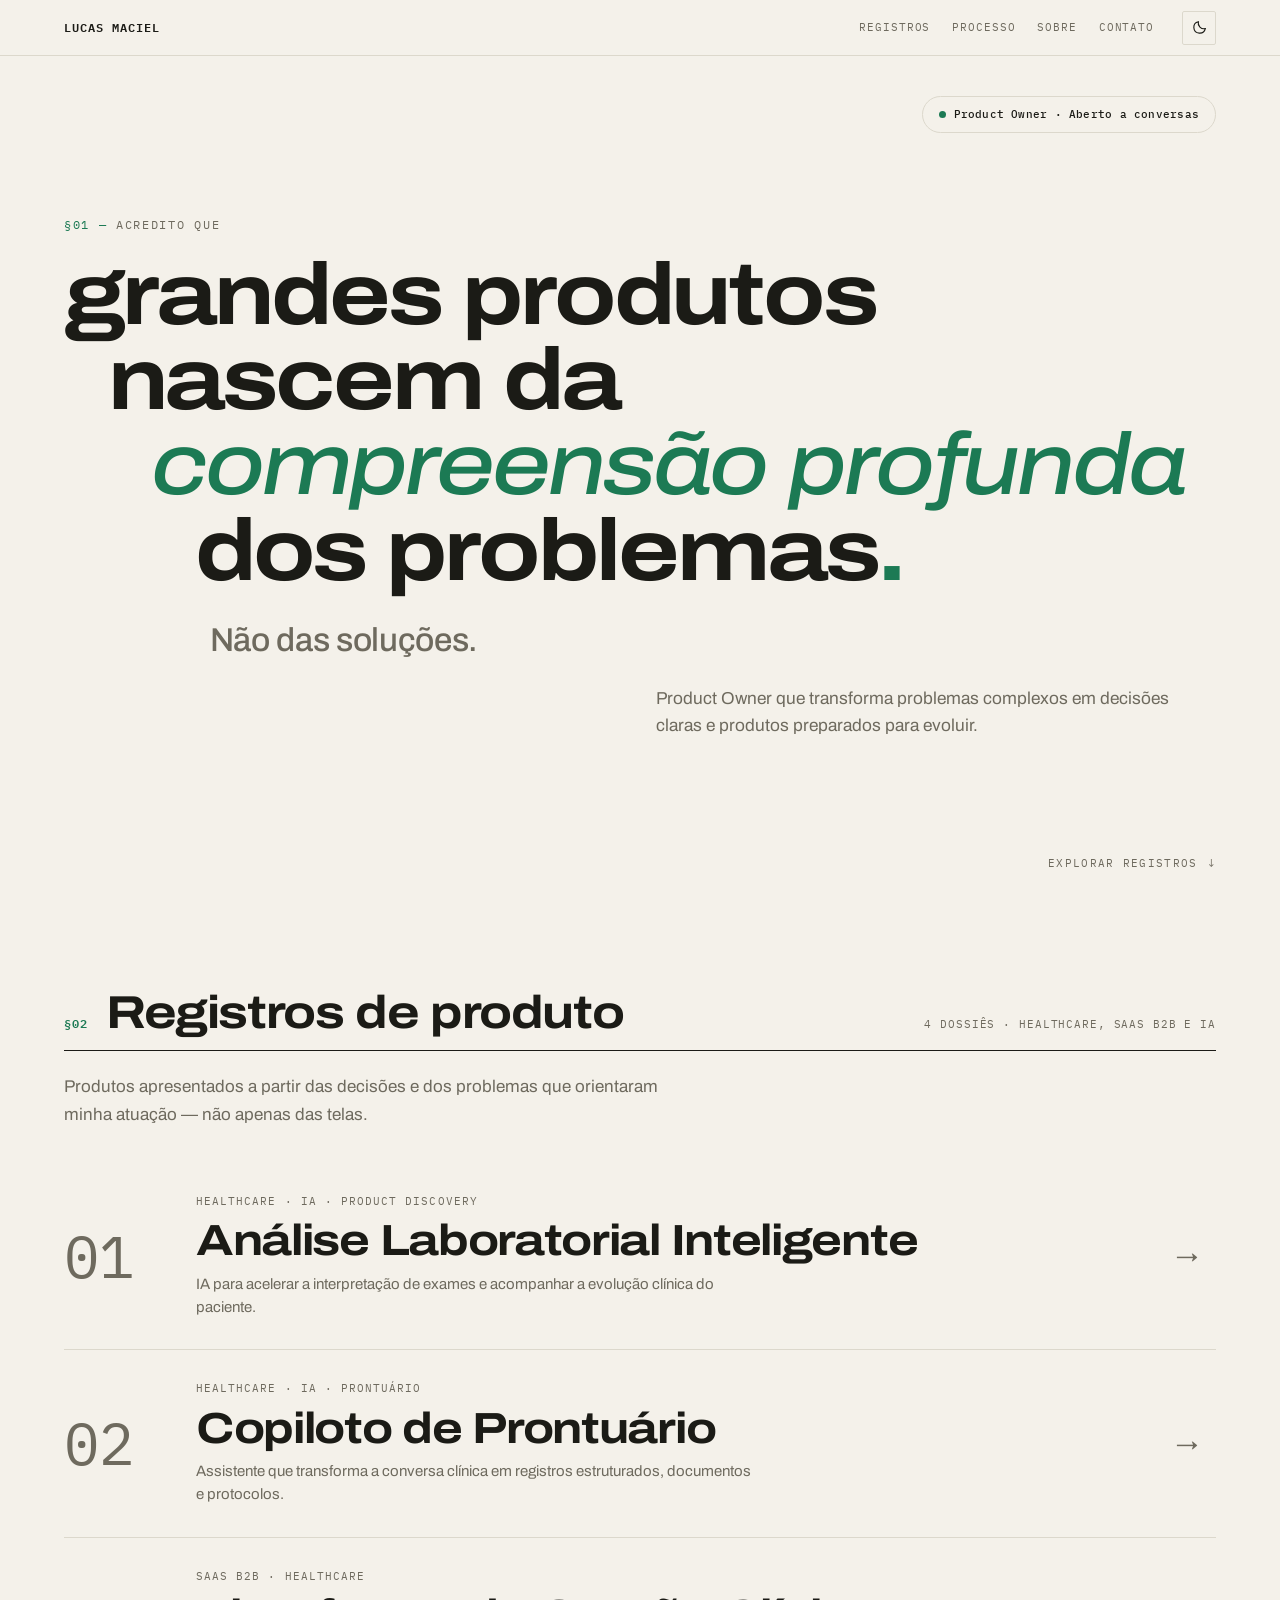
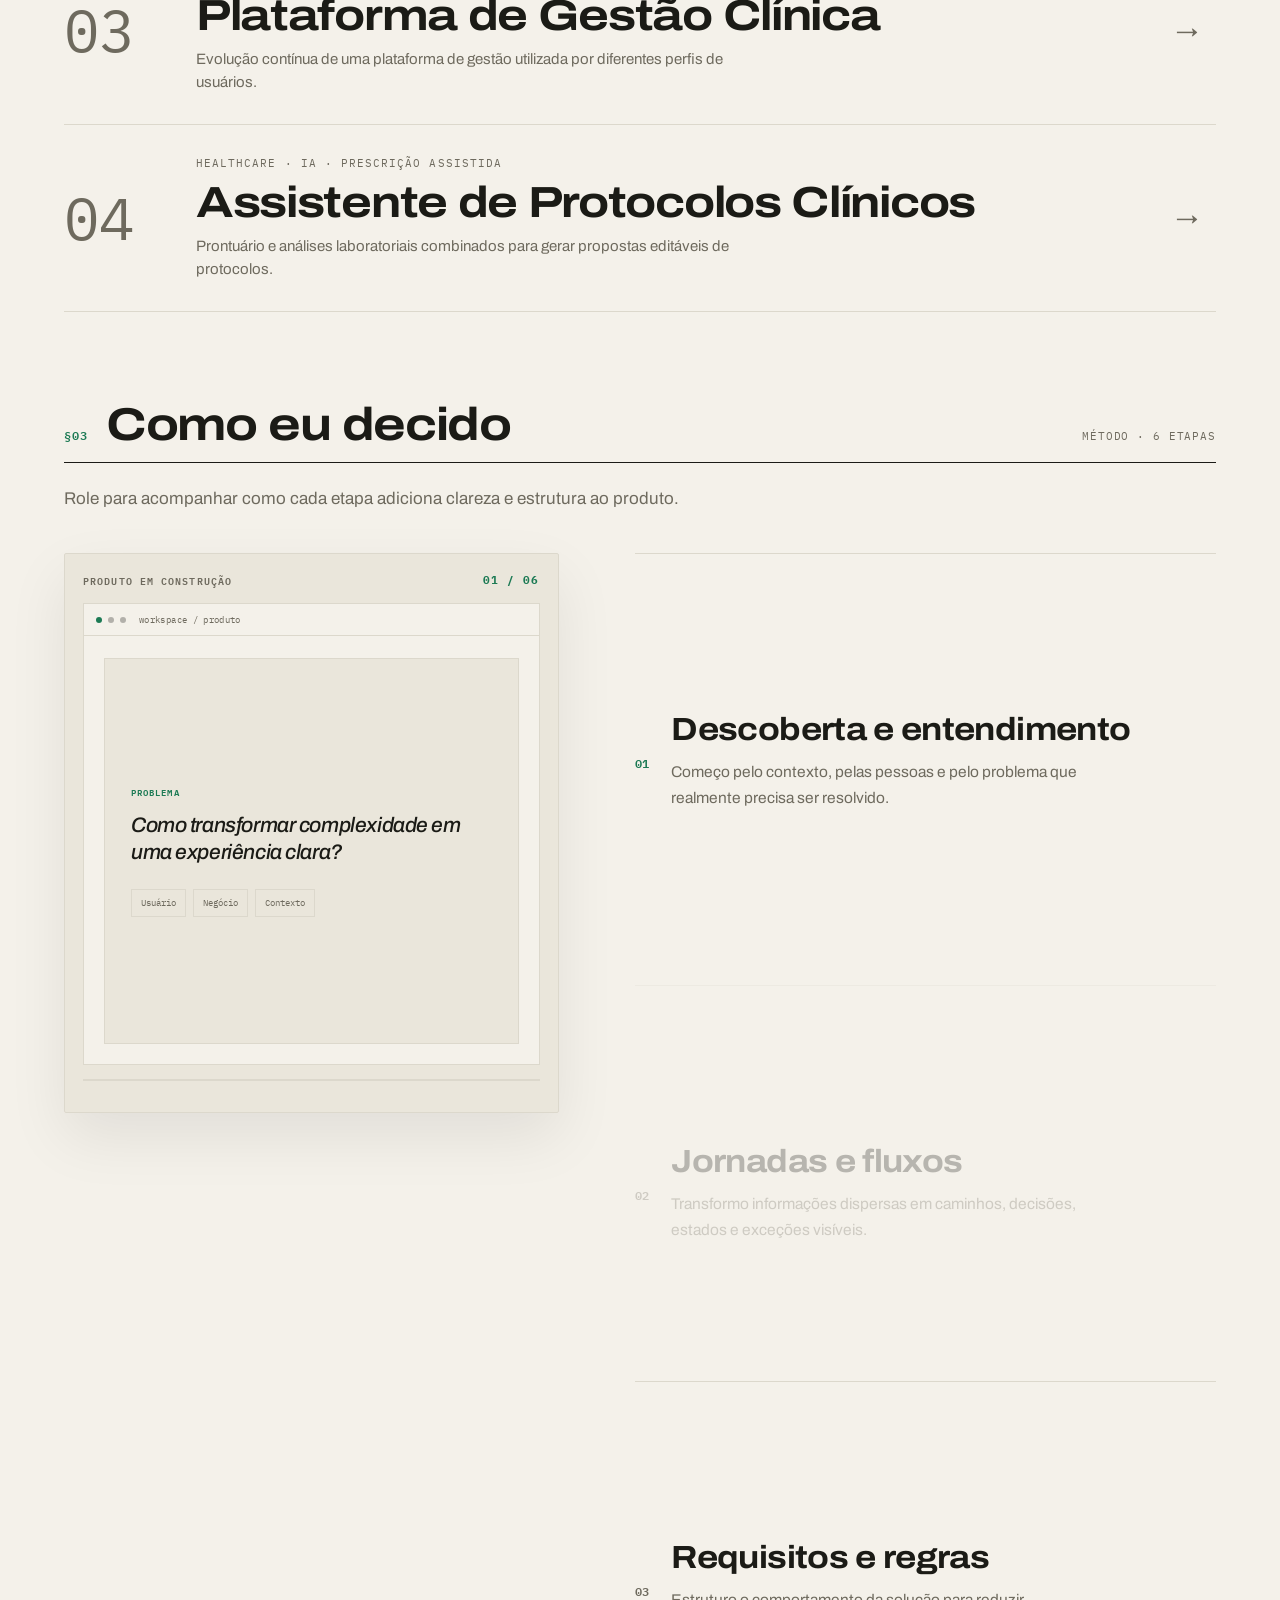
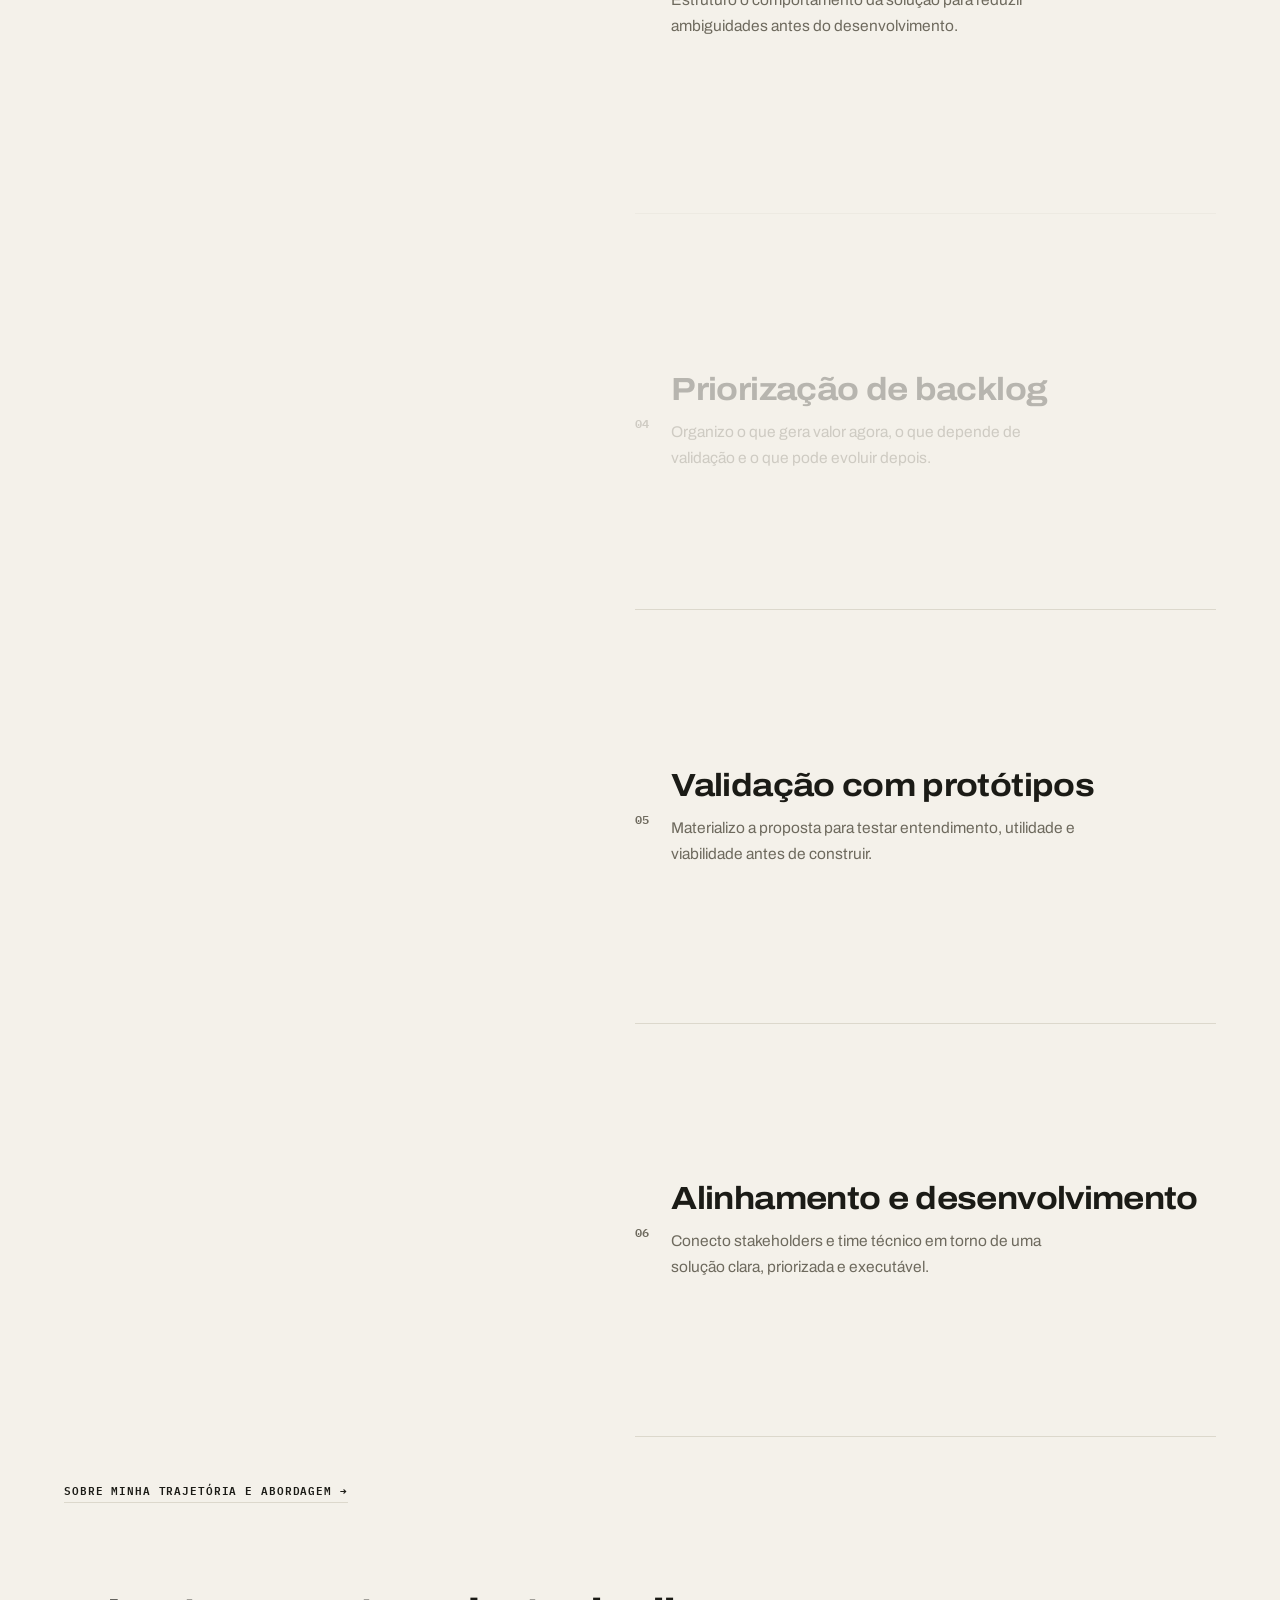
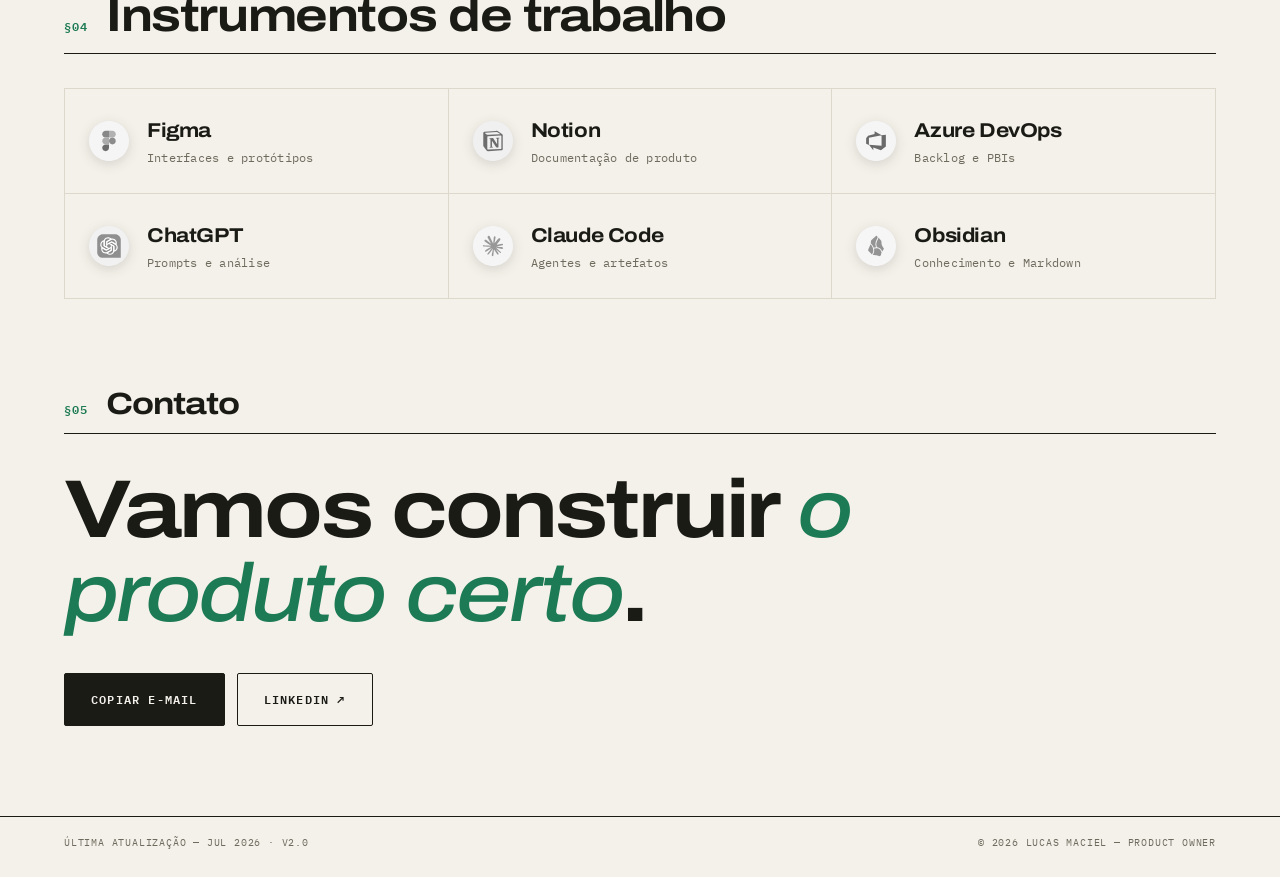
==== commit c8d5d69a: "Simplifica posicionamento para Product Owner Remove menções a UX/UI Design do título, meta tags e fi" ====
--- a/index.html
+++ b/index.html
@@ -1,29 +1,39 @@
 <!doctype html>
 <html lang="pt-BR">
 <head>
+  <!-- Google tag (gtag.js) -->
+<script async src="https://www.googletagmanager.com/gtag/js?id=G-HG7Y3JPS91"></script>
+<script>
+  window.dataLayer = window.dataLayer || [];
+  function gtag(){dataLayer.push(arguments);}
+  gtag('js', new Date());
+
+  gtag('config', 'G-HG7Y3JPS91');
+</script>
   <meta charset="UTF-8">
   <meta name="viewport" content="width=device-width, initial-scale=1.0">
-  <meta name="description" content="Lucas Maciel — Product Owner com experiência em UX/UI Design. Registros de decisões de produto em Healthcare, SaaS e IA.">
-  <meta property="og:title" content="Lucas Maciel — Product Owner &amp; UX/UI Designer">
+  <meta name="description" content="Lucas Maciel — Product Owner que transforma problemas complexos em decisões claras e produtos preparados para evoluir.">
+  <meta property="og:title" content="Lucas Maciel — Product Owner">
   <meta property="og:description" content="Grandes produtos nascem da compreensão profunda dos problemas — não das soluções.">
   <meta property="og:type" content="website">
-  <title>Lucas Maciel — Product Owner &amp; UX/UI Designer</title>
+  <title>Lucas Maciel — Product Owner</title>
   <link rel="icon" href="data:image/svg+xml,%3Csvg xmlns='http://www.w3.org/2000/svg' viewBox='0 0 32 32'%3E%3Crect width='32' height='32' fill='%231C7A54'/%3E%3Ctext x='16' y='22' font-family='monospace' font-size='16' font-weight='700' fill='%23F4F1EA' text-anchor='middle'%3ELM%3C/text%3E%3C/svg%3E">
   <link rel="preconnect" href="https://fonts.googleapis.com">
   <link rel="preconnect" href="https://fonts.gstatic.com" crossorigin>
   <link href="https://fonts.googleapis.com/css2?family=Archivo:ital,wdth,wght@0,62..125,100..900;1,62..125,100..900&amp;family=Inter:wght@400;500;600;700&amp;family=IBM+Plex+Mono:wght@400;500;600&amp;display=swap" rel="stylesheet">
+  <script>if('scrollRestoration' in history){history.scrollRestoration='manual'}</script>
   <script>(function(){var t=localStorage.getItem('theme');document.documentElement.setAttribute('data-theme',t||(matchMedia('(prefers-color-scheme: dark)').matches?'dark':'light'))})()</script>
-  <link rel="stylesheet" href="styles.css?v=8">
+  <link rel="stylesheet" href="styles.css?v=10">
   <link rel="stylesheet" href="anexos.css?v=2">
-  <link rel="stylesheet" href="scrollytelling.css?v=2">
+  <link rel="stylesheet" href="scrollytelling.css?v=4">
 </head>
 <body>
   <header class="topbar">
     <a class="brand" href="#inicio">Lucas Maciel</a>
     <nav class="topnav" aria-label="Navegação principal">
       <a href="#registros">Registros</a>
-      <a href="#processo">Processo</a>
-      <a href="sobre.html">Sobre</a>
+      <a href="#processo" class="nav-optional">Processo</a>
+      <a href="/sobre">Sobre</a>
       <a href="#contato">Contato</a>
     </nav>
     <button class="theme-toggle" aria-label="Ativar tema escuro" aria-pressed="false">
@@ -34,7 +44,7 @@
 
   <main>
     <section class="hero" id="inicio">
-      <span class="status-badge" data-reveal><span class="dot" aria-hidden="true"></span>Aberto a conversas</span>
+      <span class="status-badge" data-reveal><span class="dot" aria-hidden="true"></span>Product Owner · Aberto a conversas</span>
 
       <p class="hero-kicker">Acredito que</p>
       <h1 class="hero-title" aria-label="Acredito que grandes produtos nascem da compreensão profunda dos problemas — não das soluções.">
@@ -45,6 +55,8 @@
         <span class="hero-line hero-line-small">Não das soluções.</span>
       </h1>
 
+      <p class="hero-positioning" data-reveal>Product Owner que transforma problemas complexos em decisões claras e produtos preparados para evoluir.</p>
+
       <a class="scroll-cue" href="#registros">Explorar registros <span aria-hidden="true">↓</span></a>
     </section>
 
@@ -58,7 +70,7 @@
 
       <div class="registro-list">
         <article class="registro" data-reveal>
-          <a class="registro-row" href="analise-laboratorial-inteligente.html">
+          <a class="registro-row" href="/analise-laboratorial-inteligente">
             <span class="registro-num" aria-hidden="true">01</span>
             <span class="registro-info">
               <span class="registro-meta">Healthcare · IA · Product Discovery</span>
@@ -123,14 +135,14 @@
                 <p class="preview-label">Minha contribuição</p>
                 <p>Estruturei a jornada, os fluxos e os requisitos do MVP para tornar a análise de biomarcadores mais rápida e organizada.</p>
                 <ul class="tagline" aria-label="Competências"><li>Discovery</li><li>UX/UI</li><li>Requisitos</li><li>Backlog</li></ul>
-                <a class="preview-cta" href="analise-laboratorial-inteligente.html">Abrir dossiê completo →</a>
+                <a class="preview-cta" href="/analise-laboratorial-inteligente">Abrir dossiê completo →</a>
               </div>
             </div>
           </div>
         </article>
 
         <article class="registro" data-reveal>
-          <a class="registro-row" href="copiloto-prontuario.html">
+          <a class="registro-row" href="/copiloto-prontuario">
             <span class="registro-num" aria-hidden="true">02</span>
             <span class="registro-info">
               <span class="registro-meta">Healthcare · IA · Prontuário</span>
@@ -161,14 +173,14 @@
                 <p class="preview-label">Minha contribuição</p>
                 <p>Conectei necessidades clínicas, experiência do usuário e regras do produto em uma solução preparada para o desenvolvimento.</p>
                 <ul class="tagline" aria-label="Competências"><li>AI Product</li><li>UX/UI</li><li>Regras de negócio</li></ul>
-                <a class="preview-cta" href="copiloto-prontuario.html">Abrir dossiê completo →</a>
+                <a class="preview-cta" href="/copiloto-prontuario">Abrir dossiê completo →</a>
               </div>
             </div>
           </div>
         </article>
 
         <article class="registro" data-reveal>
-          <a class="registro-row" href="plataforma-gestao-clinica.html">
+          <a class="registro-row" href="/plataforma-gestao-clinica">
             <span class="registro-num" aria-hidden="true">03</span>
             <span class="registro-info">
               <span class="registro-meta">SaaS B2B · Healthcare</span>
@@ -199,14 +211,14 @@
                 <p class="preview-label">Minha contribuição</p>
                 <p>Transformei feedback de clientes e necessidades de negócio em prioridades, fluxos e entregas incrementais.</p>
                 <ul class="tagline" aria-label="Competências"><li>Priorização</li><li>Backlog</li><li>Entrega incremental</li></ul>
-                <a class="preview-cta" href="plataforma-gestao-clinica.html">Abrir dossiê completo →</a>
+                <a class="preview-cta" href="/plataforma-gestao-clinica">Abrir dossiê completo →</a>
               </div>
             </div>
           </div>
         </article>
 
         <article class="registro" data-reveal>
-          <a class="registro-row" href="assistente-protocolos-clinicos.html">
+          <a class="registro-row" href="/assistente-protocolos-clinicos">
             <span class="registro-num" aria-hidden="true">04</span>
             <span class="registro-info">
               <span class="registro-meta">Healthcare · IA · Prescrição assistida</span>
@@ -237,7 +249,7 @@
                 <p class="preview-label">Minha contribuição</p>
                 <p>Estruturei o fluxo de contexto, geração, ajustes e aprovação — posteriormente integrado ao Copiloto de Prontuário.</p>
                 <ul class="tagline" aria-label="Competências"><li>AI Product</li><li>Integração</li><li>Human-in-the-loop</li></ul>
-                <a class="preview-cta" href="assistente-protocolos-clinicos.html">Abrir dossiê completo →</a>
+                <a class="preview-cta" href="/assistente-protocolos-clinicos">Abrir dossiê completo →</a>
               </div>
             </div>
           </div>
@@ -310,7 +322,7 @@
         </div>
       </div>
 
-      <p class="processo-more" data-reveal><a href="sobre.html">Sobre minha trajetória e abordagem →</a></p>
+      <p class="processo-more" data-reveal><a href="/sobre">Sobre minha trajetória e abordagem →</a></p>
     </section>
 
     <section class="section section-stack" id="stack">
@@ -343,9 +355,9 @@
 
   <footer class="ledger-foot">
     <span>Última atualização — Jul 2026 · v2.0</span>
-    <span>© 2026 Lucas Maciel — Product Owner &amp; UX/UI Designer</span>
+    <span>© 2026 Lucas Maciel — Product Owner</span>
   </footer>
 
-  <script src="script.js?v=5"></script>
+  <script src="script.js?v=8"></script>
 </body>
 </html>
--- a/styles.css
+++ b/styles.css
@@ -182,6 +182,13 @@
   transition-delay: var(--wd, 0s);
 }
 .hero-title.is-in .w { opacity: 1; transform: none; }
+.hero-positioning {
+  width: min(100%, 560px);
+  margin: 30px 0 0 auto;
+  font-size: clamp(15px, 1.35vw, 18px);
+  line-height: 1.55;
+  color: var(--muted);
+}
 
 .status-badge {
   position: absolute;
@@ -630,7 +637,7 @@
 @media (max-width: 700px) {
   body { font-size: 16px; }
   .topnav { gap: 14px; }
-  .topnav a:nth-child(2) { display: none; }
+  .topnav a.nav-optional { display: none; }
   .hero { padding-top: 84px; }
   .hero-title { font-size: clamp(36px, 10.2vw, 60px); }
   .hero-line { white-space: normal; }
@@ -638,6 +645,7 @@
   .hero-line:nth-child(3) { margin-left: .6em; }
   .hero-line:nth-child(4) { margin-left: .9em; }
   .hero-line-small { margin-left: 1.4em; }
+  .hero-positioning { margin: 28px 0 0; }
   .scroll-cue { position: static; margin-top: 40px; }
   .section-head { flex-wrap: wrap; gap: 10px 14px; }
   .section-note { margin-left: 0; width: 100%; order: 3; }
--- a/scrollytelling.css
+++ b/scrollytelling.css
@@ -308,15 +308,16 @@
 
 @media (max-width: 1000px) {
   .build-layout { grid-template-columns: 1fr; gap: 40px; }
-  .build-stage { position: sticky; top: 72px; height: 400px; z-index: 2; background: color-mix(in srgb, var(--paper-2) 96%, transparent); backdrop-filter: blur(10px); }
+  .build-stage { position: sticky; top: 72px; height: 400px; z-index: 4; background: color-mix(in srgb, var(--paper-2) 97%, transparent); backdrop-filter: blur(14px); box-shadow: 0 12px 34px rgba(0, 0, 0, .1); }
+  [data-theme="dark"] .build-stage { box-shadow: 0 12px 34px rgba(0, 0, 0, .5); }
   .product-canvas { height: 306px; }
   .build-layer { top: 40px; bottom: 14px; }
   .layer-problem { padding: 18px; }
   .layer-problem blockquote { font-size: 17px; }
   .layer-flow { top: 100px; }
   .layer-priority { width: 150px; top: 40px; }
-  .stage-steps { position: relative; z-index: 3; }
-  .stage-step { min-height: clamp(260px, 42vh, 360px); background: var(--paper); padding: 0 0 0 4px; }
+  .stage-steps { position: relative; z-index: 1; }
+  .stage-step { min-height: clamp(260px, 42vh, 360px); padding: 0 0 0 4px; }
 }
 @media (max-width: 700px) {
   .build-stage { height: 330px; top: 66px; padding: 12px; }
@@ -467,10 +468,10 @@
 
 @media (max-width: 1000px) {
   .decision-layout { grid-template-columns: 1fr; gap: 32px; }
-  .decision-stage { position: sticky; top: 72px; height: 380px; z-index: 2; background: color-mix(in srgb, var(--paper-2) 96%, transparent); backdrop-filter: blur(10px); }
+  .decision-stage { position: sticky; top: 72px; height: 380px; z-index: 4; background: color-mix(in srgb, var(--paper-2) 97%, transparent); backdrop-filter: blur(14px); box-shadow: 0 12px 34px rgba(0, 0, 0, .1); }
+  [data-theme="dark"] .decision-stage { box-shadow: 0 12px 34px rgba(0, 0, 0, .5); }
   .decision-scene-area { height: 300px; }
-  .stage-steps.decision-steps { position: relative; z-index: 3; }
-  .stage-steps.decision-steps .stage-step { background: var(--paper); }
+  .stage-steps.decision-steps { position: relative; z-index: 1; }
 }
 @media (max-width: 700px) {
   .decision-stage { top: 66px; height: 320px; padding: 12px; }
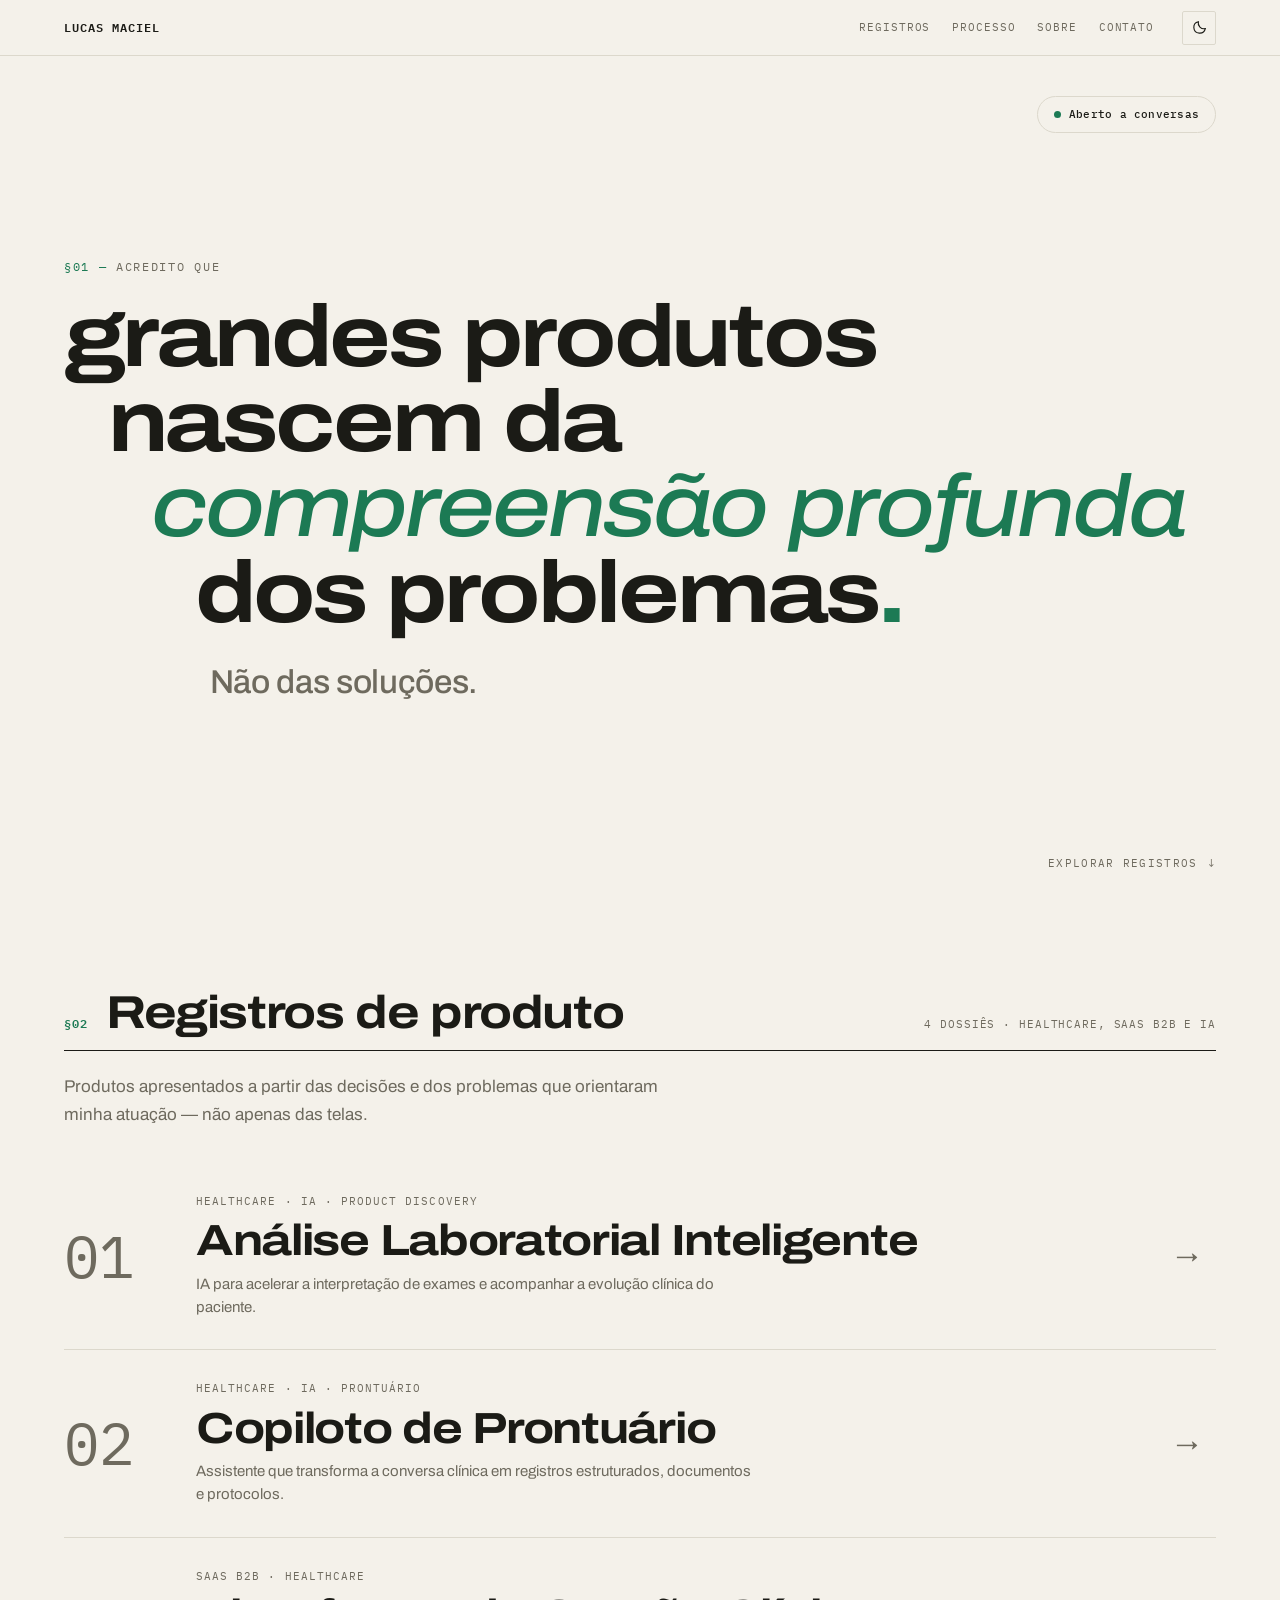
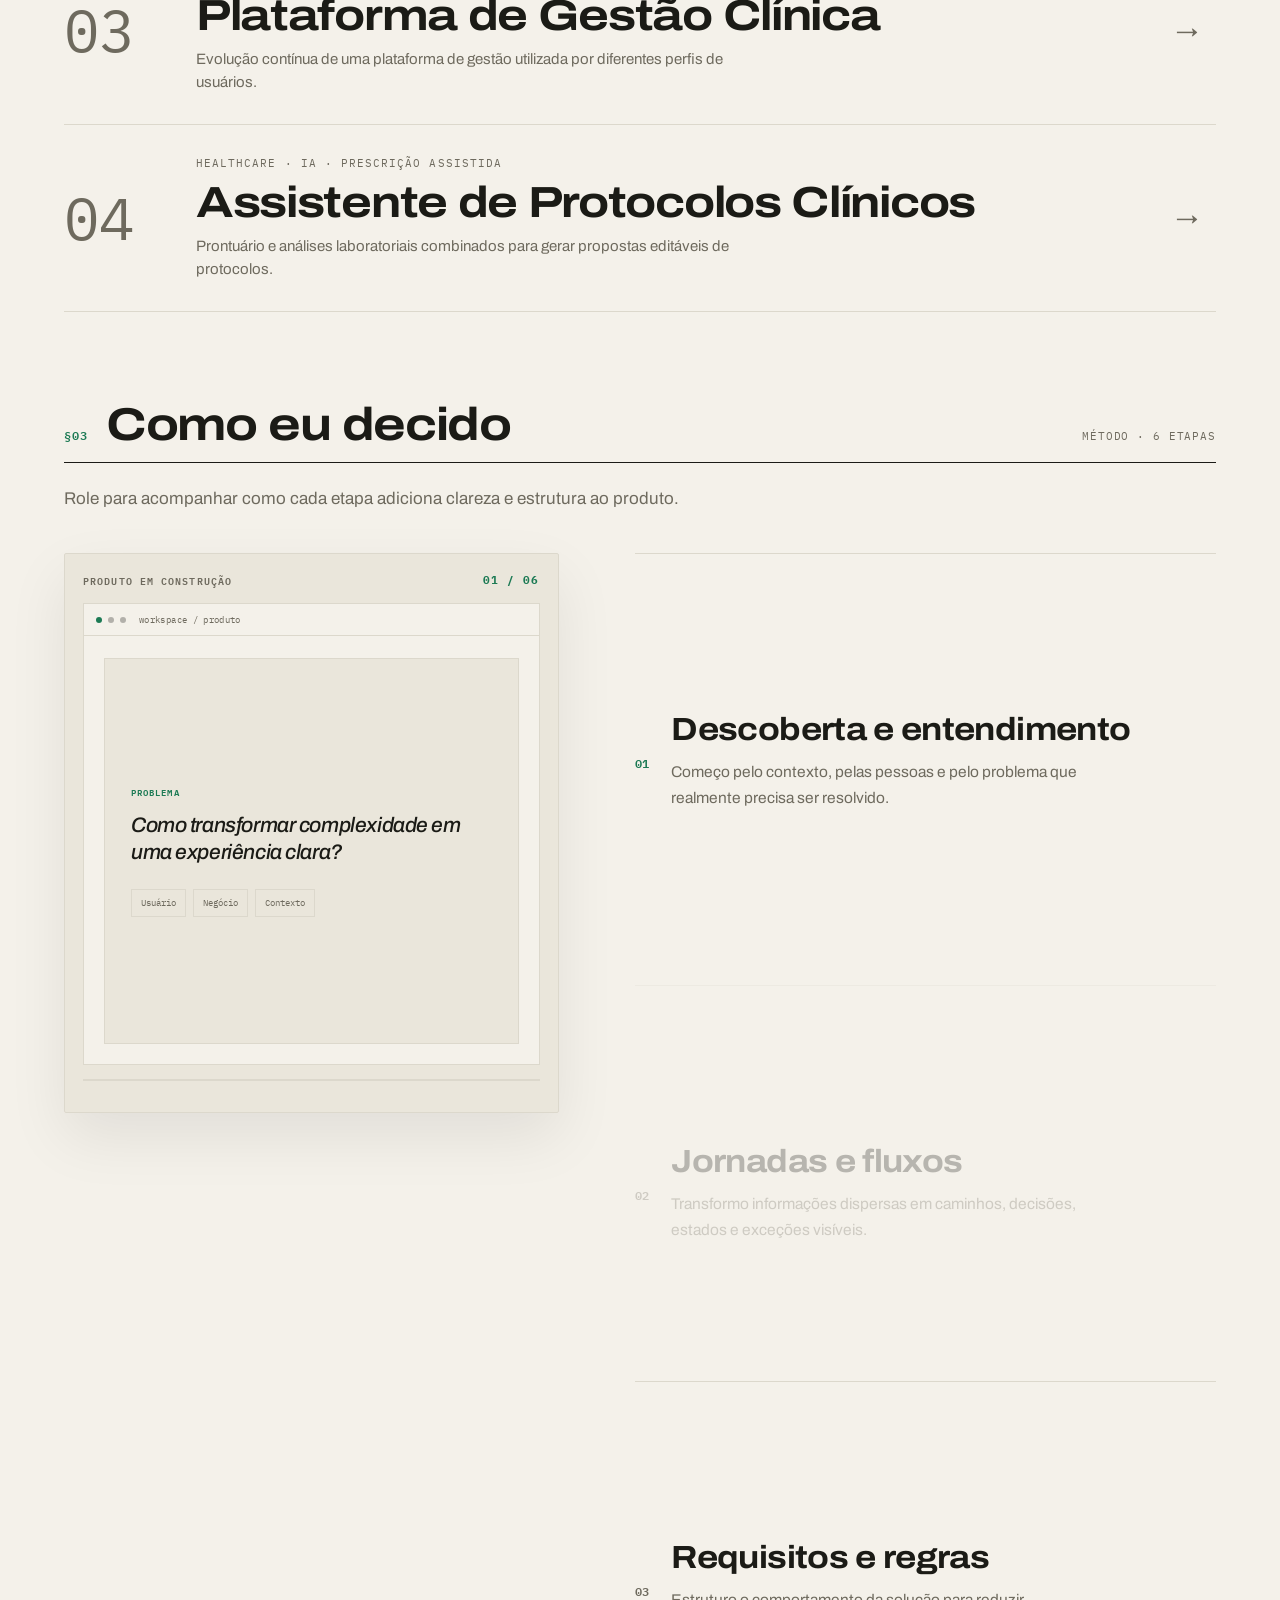
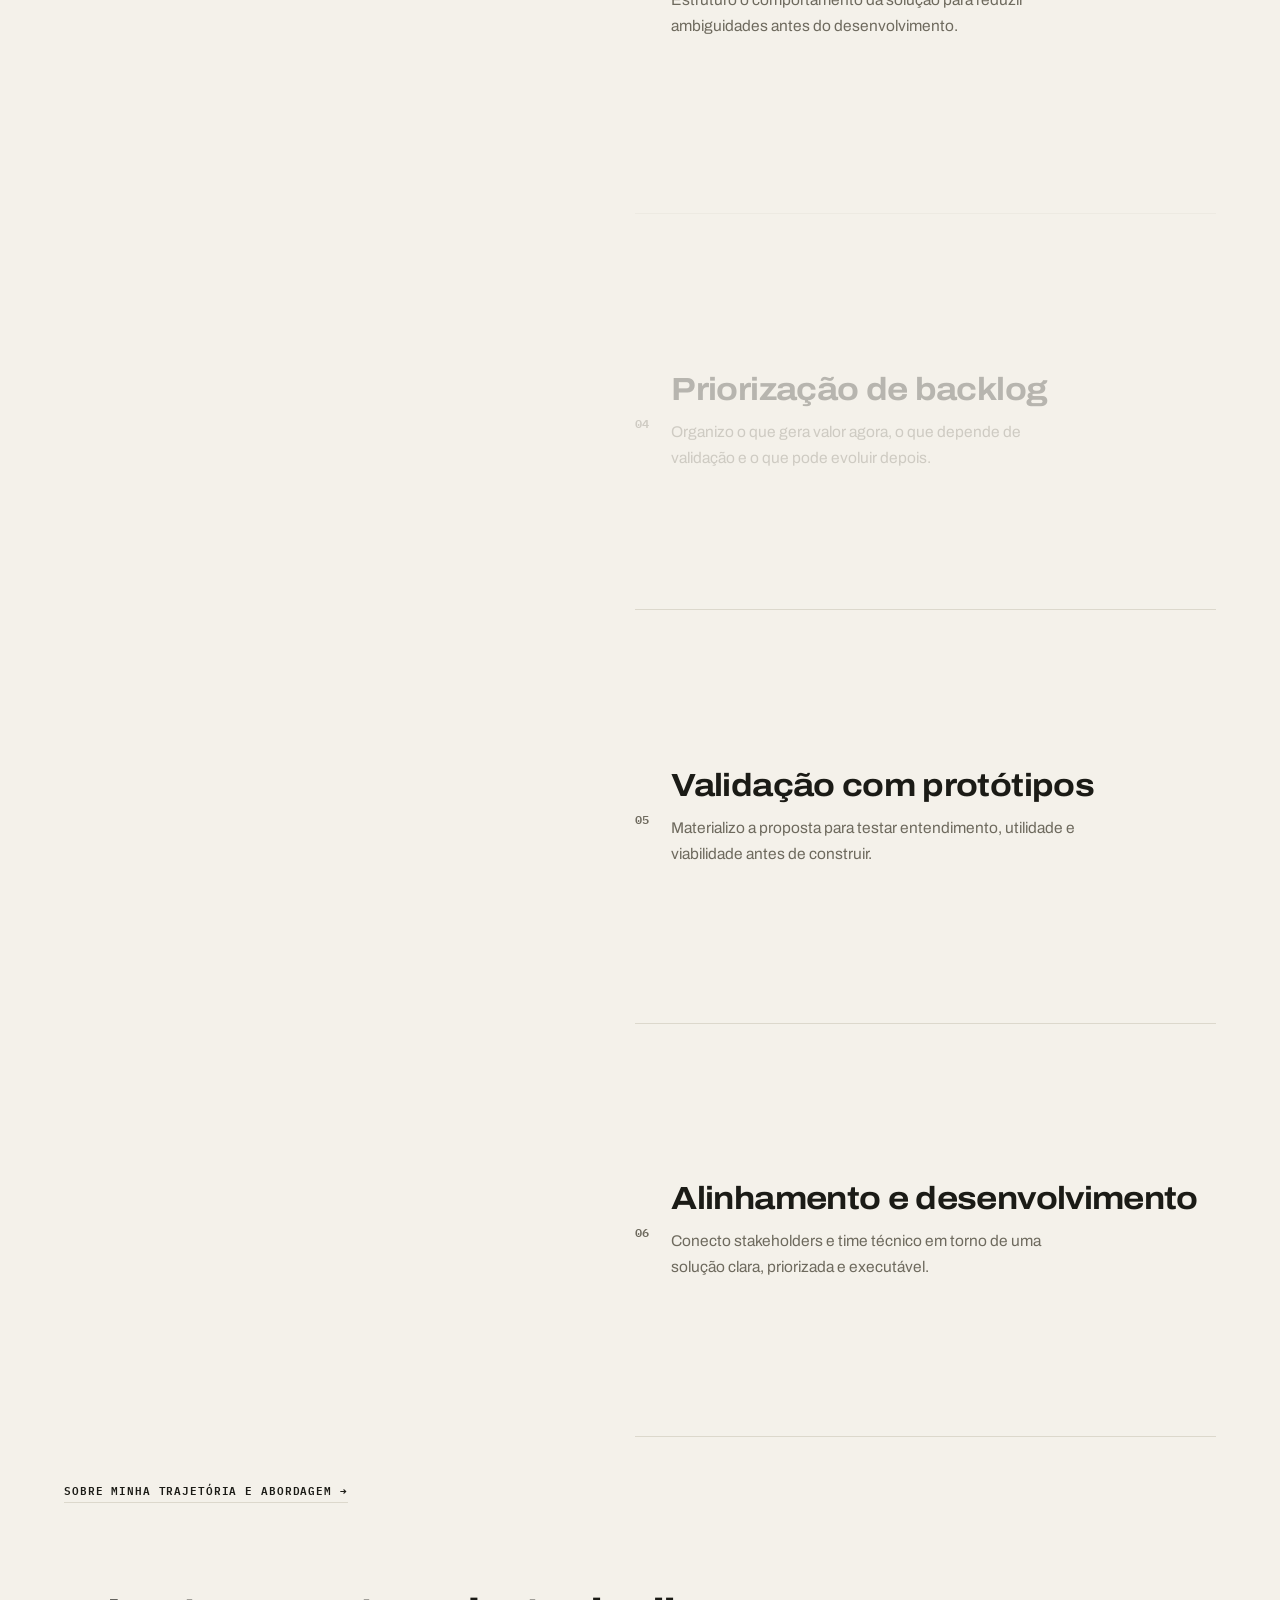
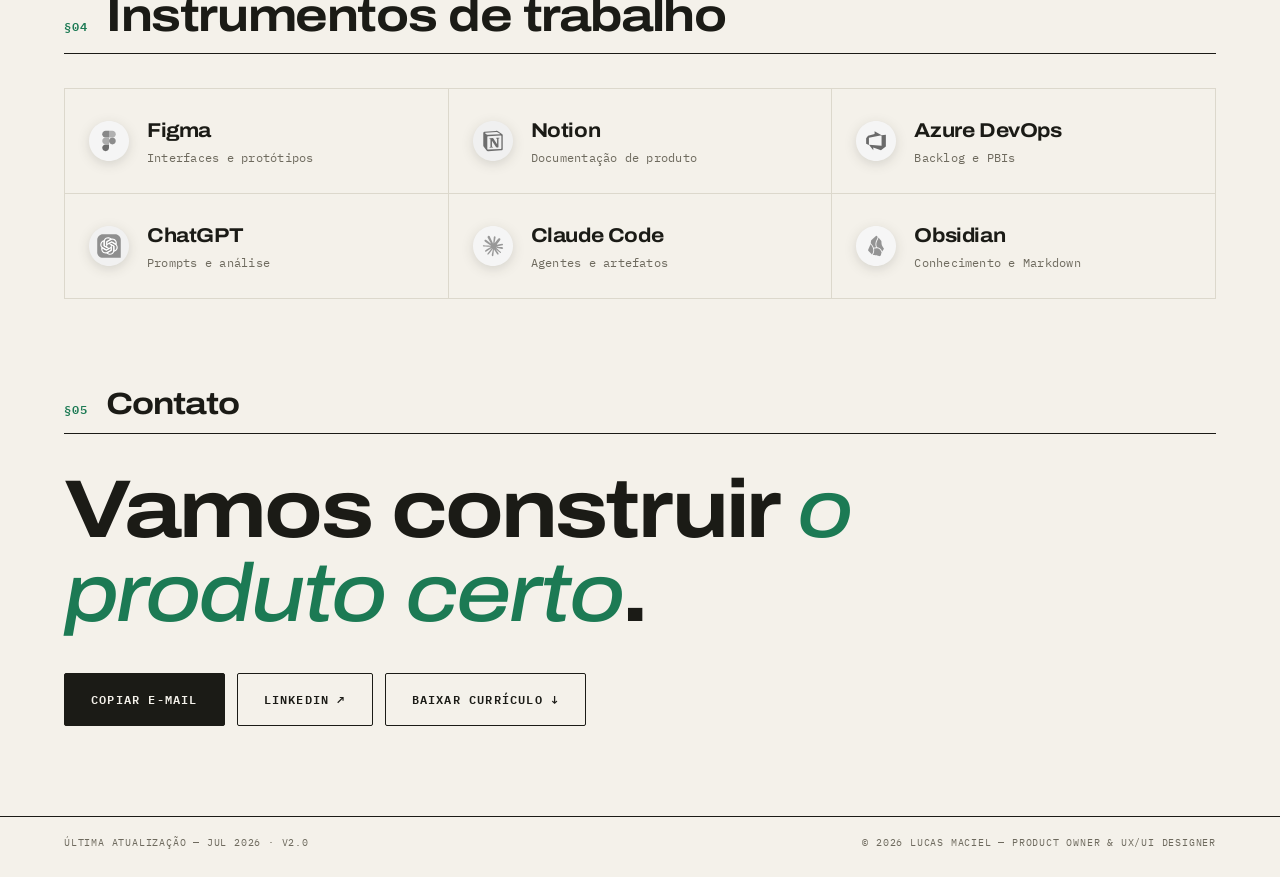
==== commit 22e5921f: "Adiciona download do currículo Adiciona botão 'Baixar currículo' na seção de Contato da home e da pá" ====
--- a/index.html
+++ b/index.html
@@ -12,18 +12,18 @@
 </script>
   <meta charset="UTF-8">
   <meta name="viewport" content="width=device-width, initial-scale=1.0">
-  <meta name="description" content="Lucas Maciel — Product Owner que transforma problemas complexos em decisões claras e produtos preparados para evoluir.">
-  <meta property="og:title" content="Lucas Maciel — Product Owner">
+  <meta name="description" content="Lucas Maciel — Product Owner com experiência em UX/UI Design. Registros de decisões de produto em Healthcare, SaaS e IA.">
+  <meta property="og:title" content="Lucas Maciel — Product Owner &amp; UX/UI Designer">
   <meta property="og:description" content="Grandes produtos nascem da compreensão profunda dos problemas — não das soluções.">
   <meta property="og:type" content="website">
-  <title>Lucas Maciel — Product Owner</title>
+  <title>Lucas Maciel — Product Owner &amp; UX/UI Designer</title>
   <link rel="icon" href="data:image/svg+xml,%3Csvg xmlns='http://www.w3.org/2000/svg' viewBox='0 0 32 32'%3E%3Crect width='32' height='32' fill='%231C7A54'/%3E%3Ctext x='16' y='22' font-family='monospace' font-size='16' font-weight='700' fill='%23F4F1EA' text-anchor='middle'%3ELM%3C/text%3E%3C/svg%3E">
   <link rel="preconnect" href="https://fonts.googleapis.com">
   <link rel="preconnect" href="https://fonts.gstatic.com" crossorigin>
   <link href="https://fonts.googleapis.com/css2?family=Archivo:ital,wdth,wght@0,62..125,100..900;1,62..125,100..900&amp;family=Inter:wght@400;500;600;700&amp;family=IBM+Plex+Mono:wght@400;500;600&amp;display=swap" rel="stylesheet">
   <script>if('scrollRestoration' in history){history.scrollRestoration='manual'}</script>
   <script>(function(){var t=localStorage.getItem('theme');document.documentElement.setAttribute('data-theme',t||(matchMedia('(prefers-color-scheme: dark)').matches?'dark':'light'))})()</script>
-  <link rel="stylesheet" href="styles.css?v=10">
+  <link rel="stylesheet" href="styles.css?v=9">
   <link rel="stylesheet" href="anexos.css?v=2">
   <link rel="stylesheet" href="scrollytelling.css?v=4">
 </head>
@@ -44,7 +44,7 @@
 
   <main>
     <section class="hero" id="inicio">
-      <span class="status-badge" data-reveal><span class="dot" aria-hidden="true"></span>Product Owner · Aberto a conversas</span>
+      <span class="status-badge" data-reveal><span class="dot" aria-hidden="true"></span>Aberto a conversas</span>
 
       <p class="hero-kicker">Acredito que</p>
       <h1 class="hero-title" aria-label="Acredito que grandes produtos nascem da compreensão profunda dos problemas — não das soluções.">
@@ -54,8 +54,6 @@
         <span class="hero-line">dos problemas<span class="accent">.</span></span>
         <span class="hero-line hero-line-small">Não das soluções.</span>
       </h1>
-
-      <p class="hero-positioning" data-reveal>Product Owner que transforma problemas complexos em decisões claras e produtos preparados para evoluir.</p>
 
       <a class="scroll-cue" href="#registros">Explorar registros <span aria-hidden="true">↓</span></a>
     </section>
@@ -349,13 +347,14 @@
       <div class="contato-actions" data-reveal>
         <button class="copy-email btn-big" data-email="souzamaciel.lucas@gmail.com">Copiar e-mail</button>
         <a class="btn-big btn-ghost" href="https://linkedin.com/in/souza-maciel/" target="_blank" rel="noreferrer">LinkedIn ↗</a>
+        <a class="btn-big btn-ghost" href="assets/curriculo-lucas-maciel.pdf" download="Curriculo-Lucas-Maciel.pdf">Baixar currículo ↓</a>
       </div>
     </section>
   </main>
 
   <footer class="ledger-foot">
     <span>Última atualização — Jul 2026 · v2.0</span>
-    <span>© 2026 Lucas Maciel — Product Owner</span>
+    <span>© 2026 Lucas Maciel — Product Owner &amp; UX/UI Designer</span>
   </footer>
 
   <script src="script.js?v=8"></script>
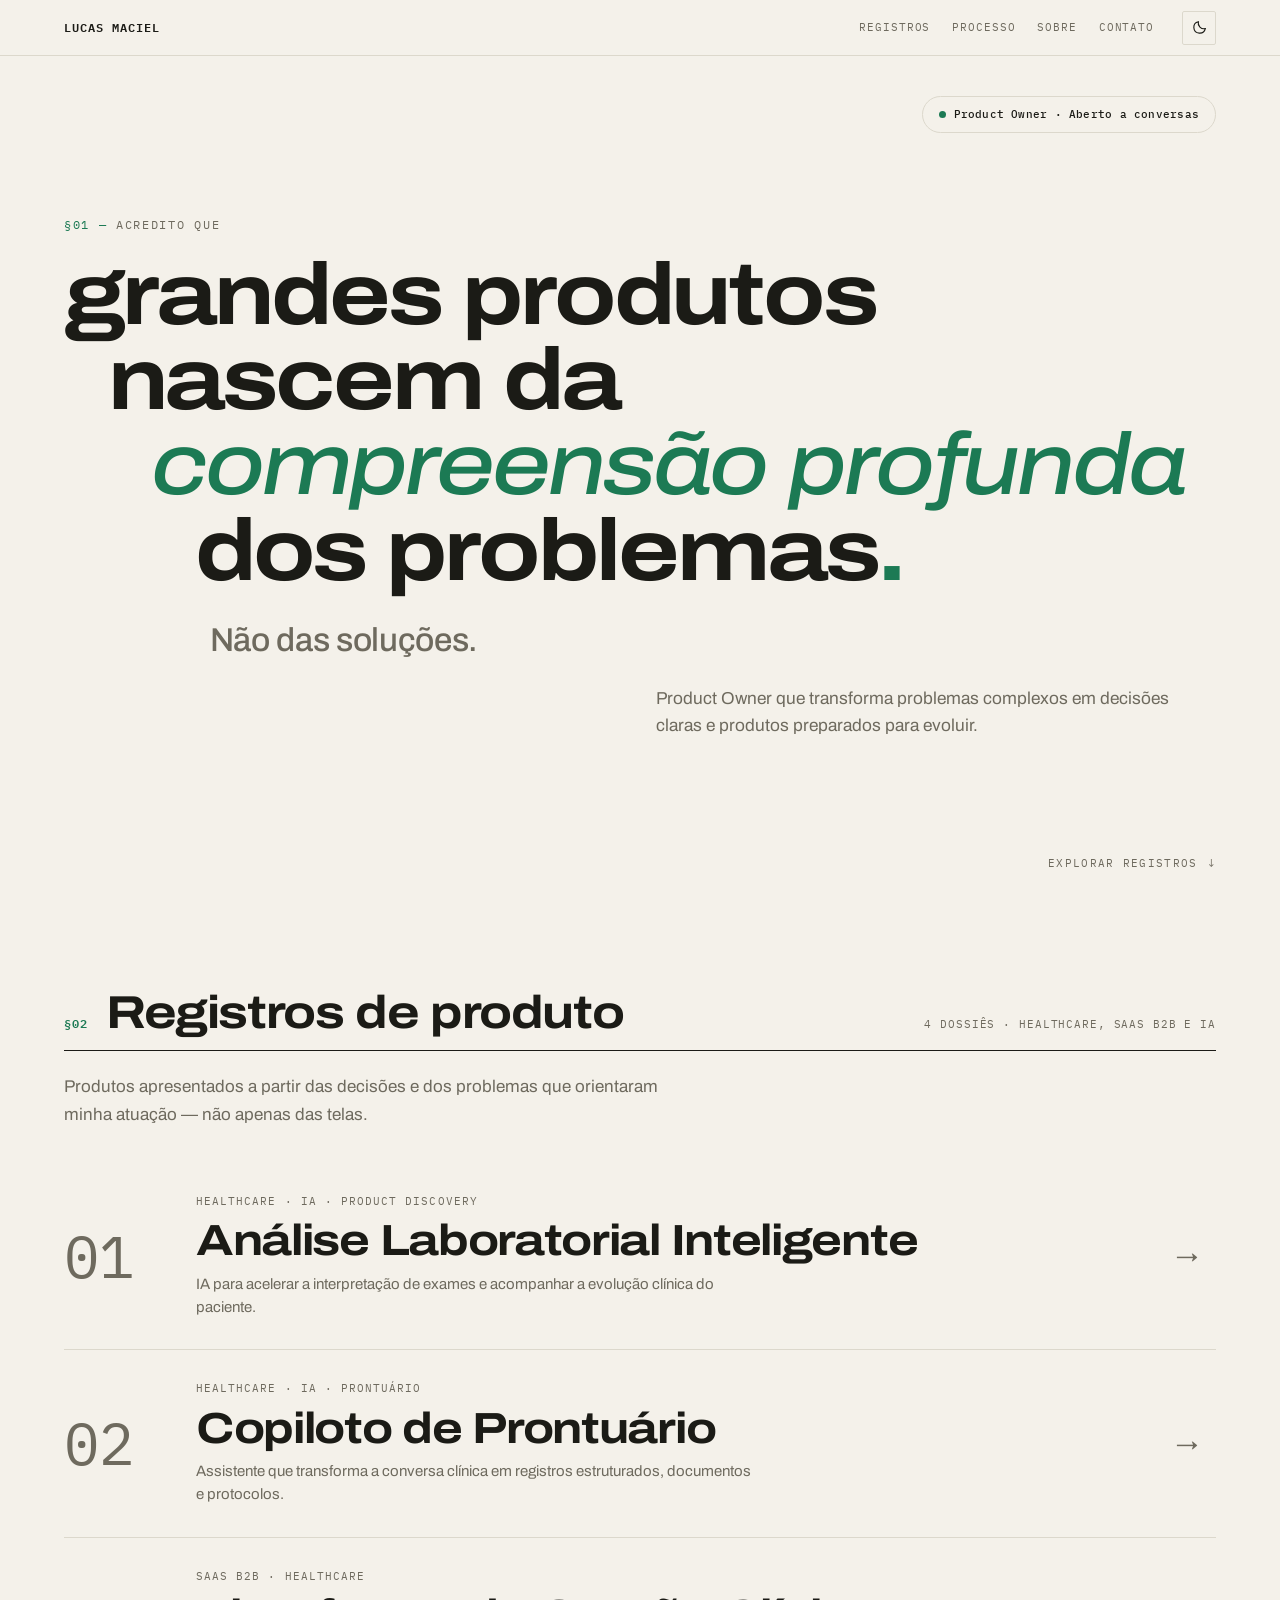
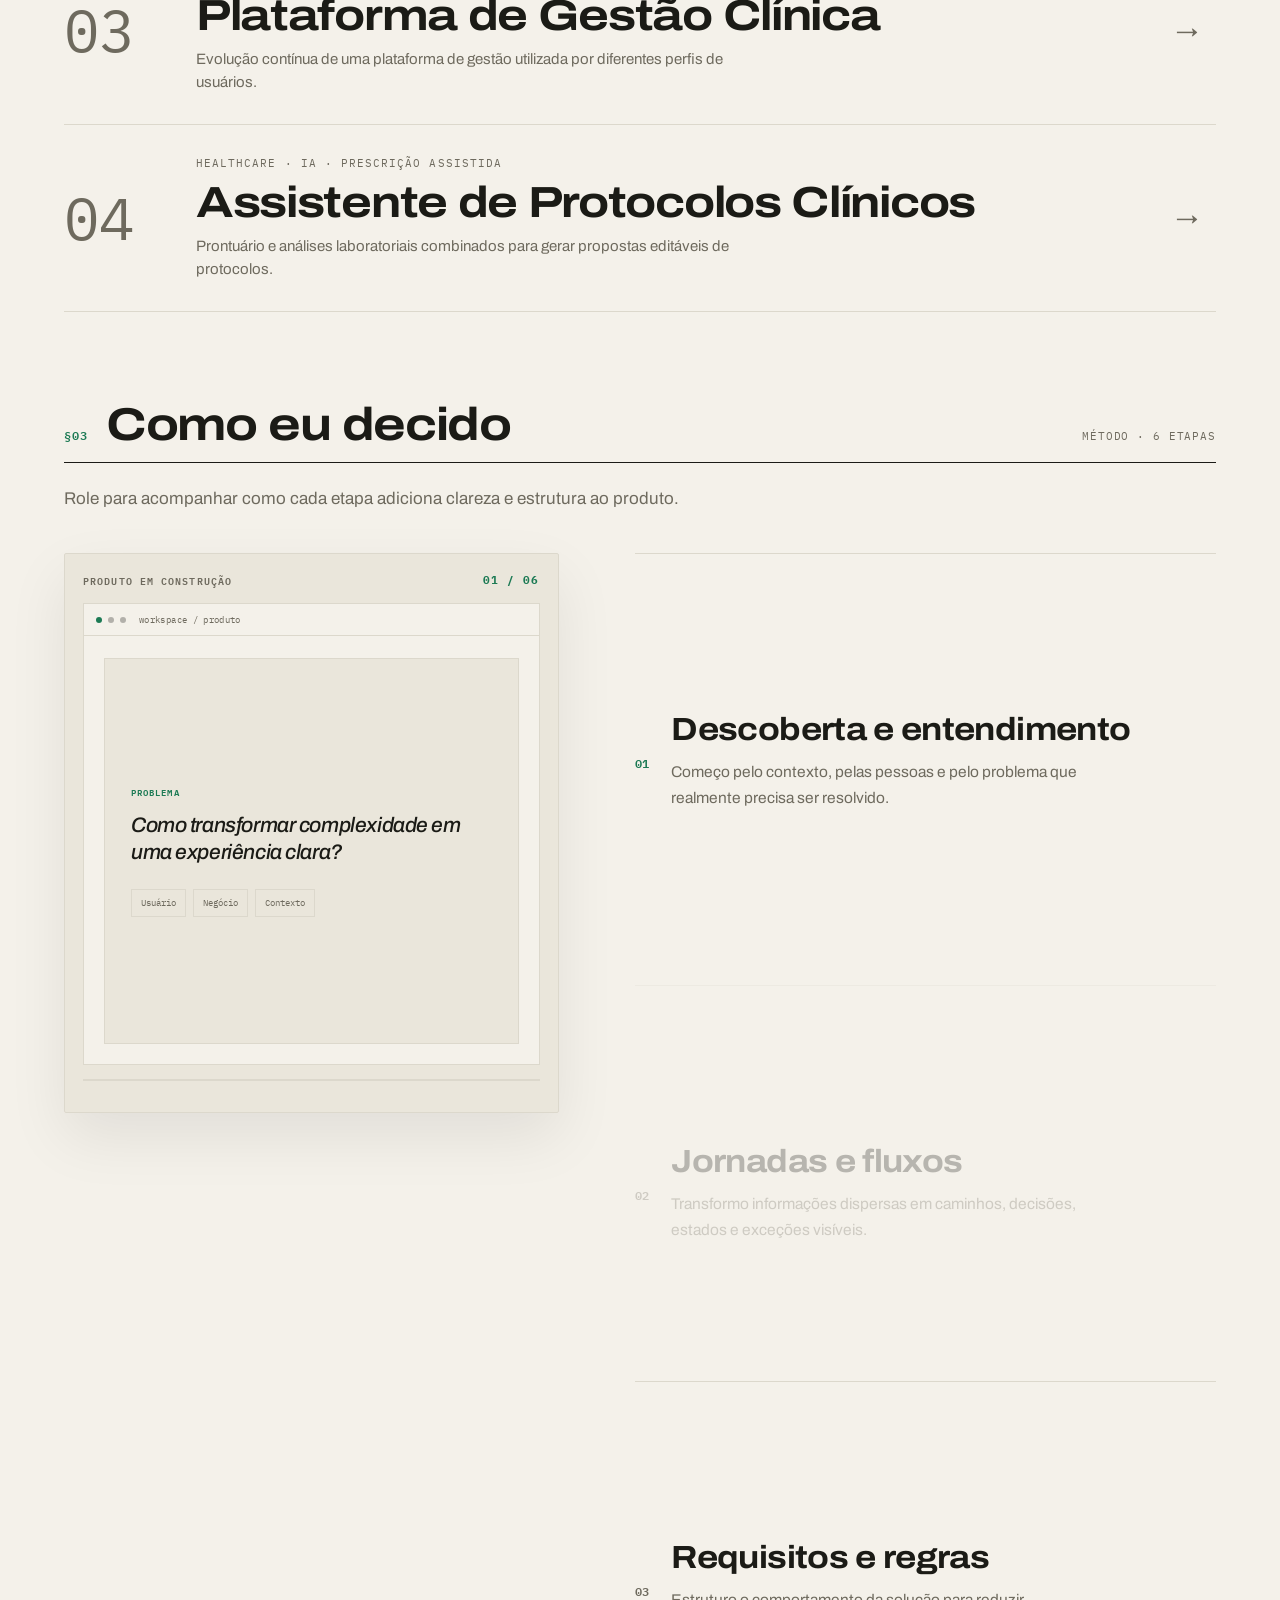
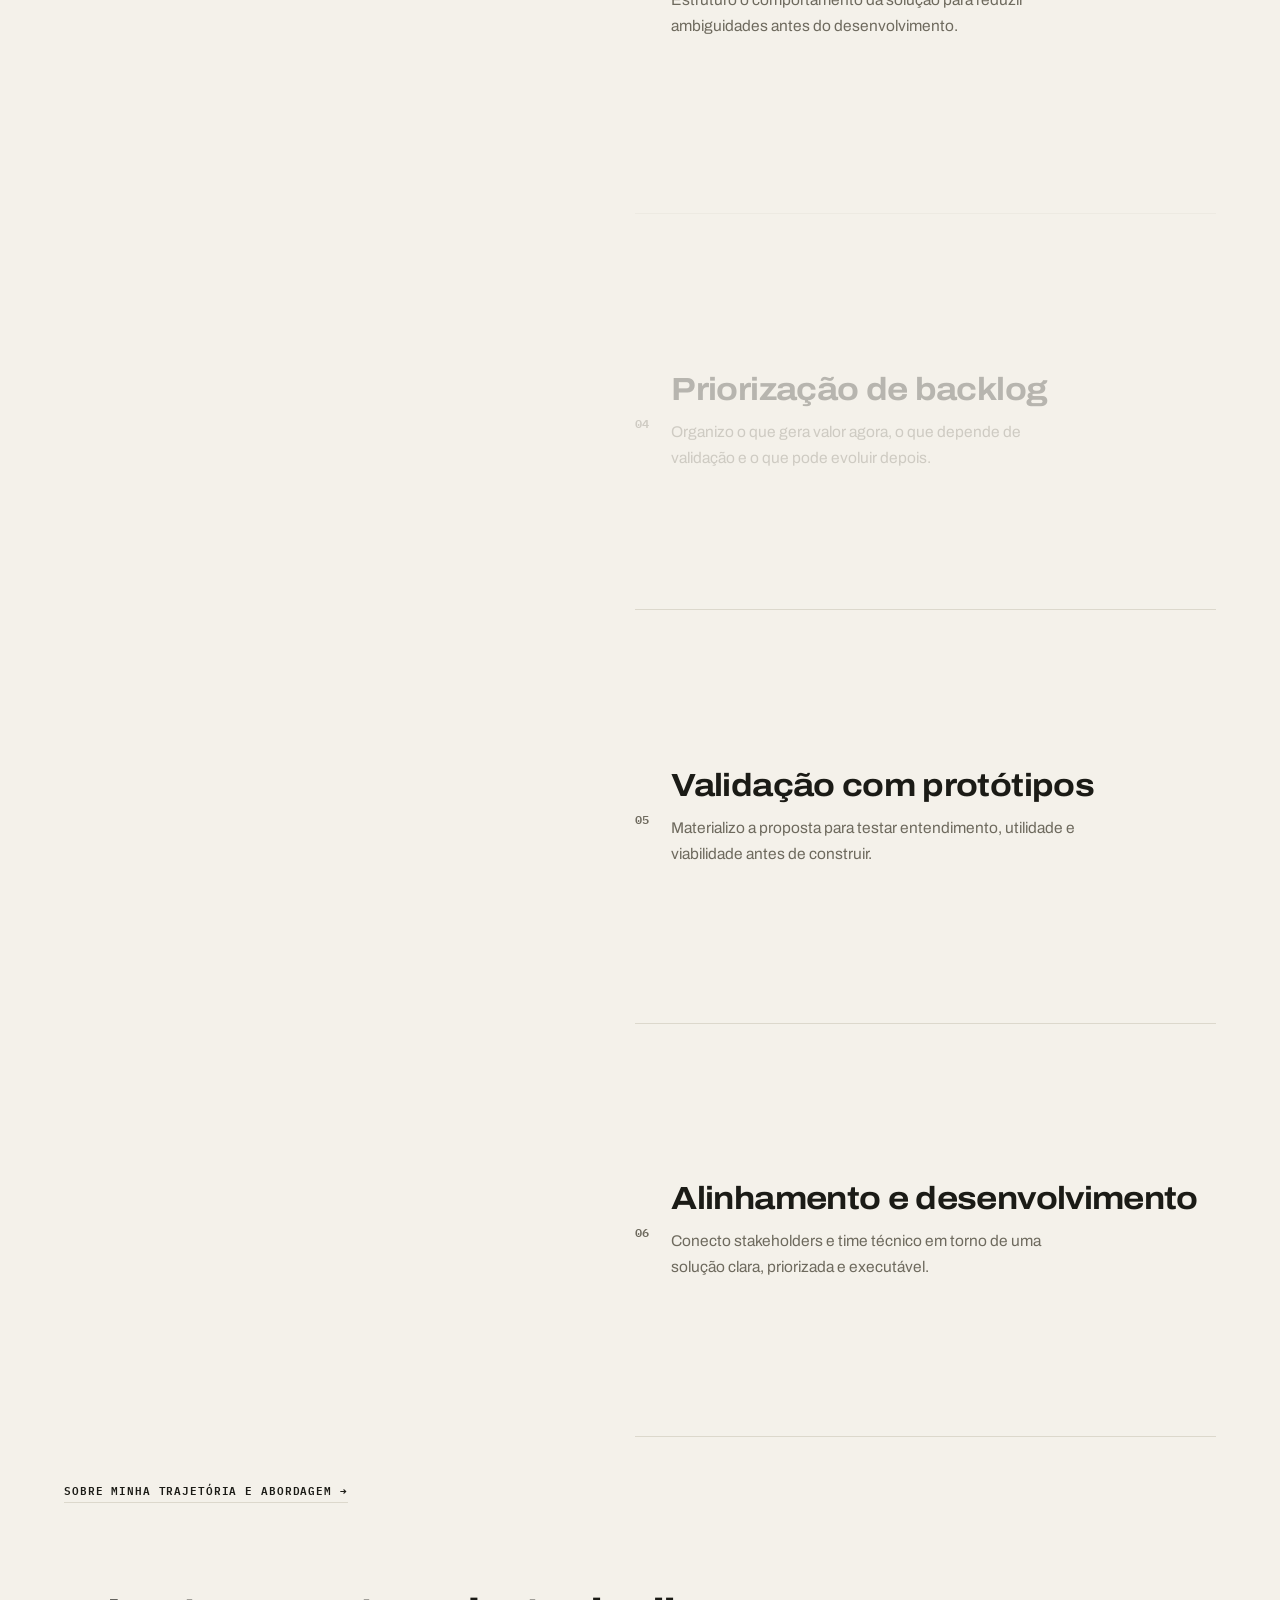
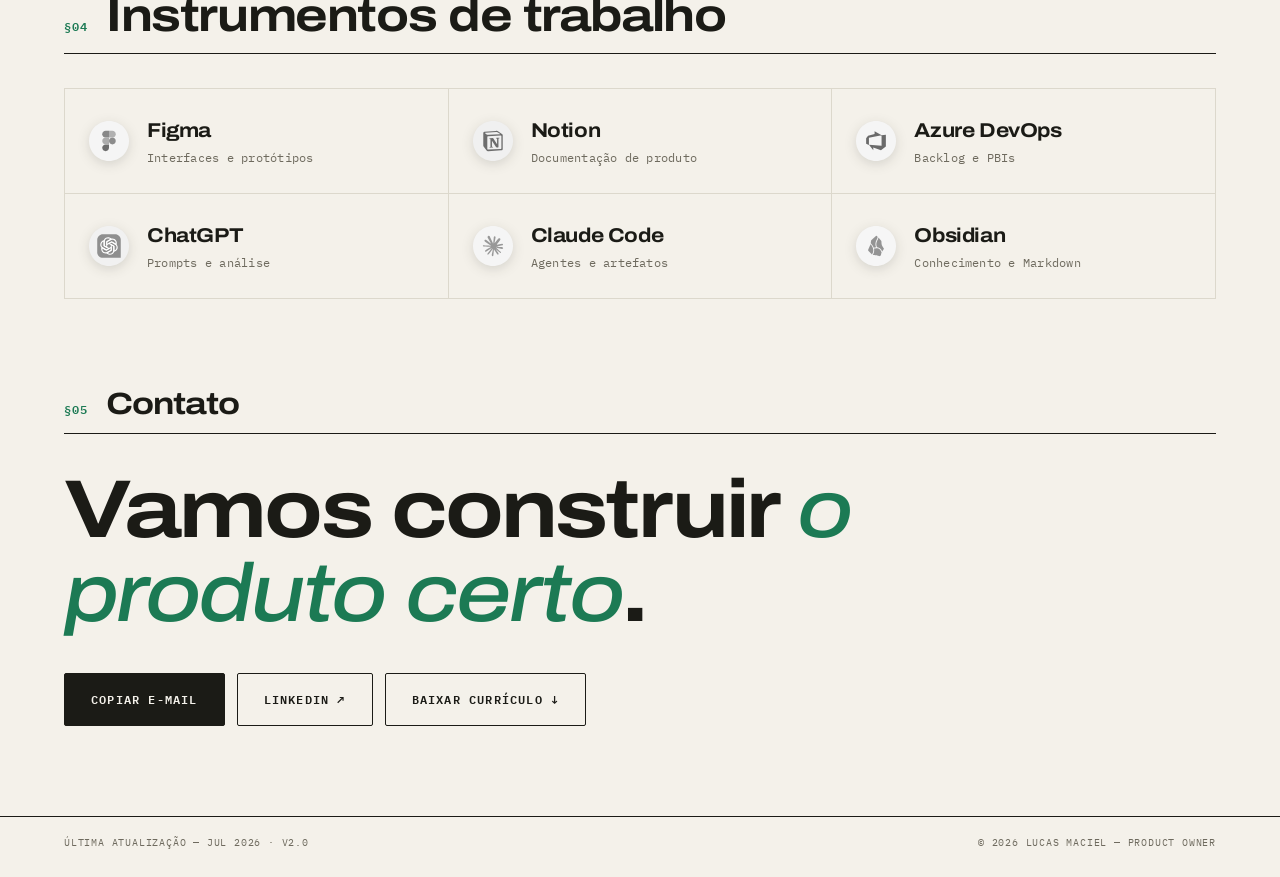
==== commit 0e6bf1aa: "Merge c8d5d69ab0d56bdfca3b35c2712f7b064f1f2458 into 19a2bad974e8955170c0250ddcbf602956cf4570" ====
--- a/index.html
+++ b/index.html
@@ -12,18 +12,18 @@
 </script>
   <meta charset="UTF-8">
   <meta name="viewport" content="width=device-width, initial-scale=1.0">
-  <meta name="description" content="Lucas Maciel — Product Owner com experiência em UX/UI Design. Registros de decisões de produto em Healthcare, SaaS e IA.">
-  <meta property="og:title" content="Lucas Maciel — Product Owner &amp; UX/UI Designer">
+  <meta name="description" content="Lucas Maciel — Product Owner que transforma problemas complexos em decisões claras e produtos preparados para evoluir.">
+  <meta property="og:title" content="Lucas Maciel — Product Owner">
   <meta property="og:description" content="Grandes produtos nascem da compreensão profunda dos problemas — não das soluções.">
   <meta property="og:type" content="website">
-  <title>Lucas Maciel — Product Owner &amp; UX/UI Designer</title>
+  <title>Lucas Maciel — Product Owner</title>
   <link rel="icon" href="data:image/svg+xml,%3Csvg xmlns='http://www.w3.org/2000/svg' viewBox='0 0 32 32'%3E%3Crect width='32' height='32' fill='%231C7A54'/%3E%3Ctext x='16' y='22' font-family='monospace' font-size='16' font-weight='700' fill='%23F4F1EA' text-anchor='middle'%3ELM%3C/text%3E%3C/svg%3E">
   <link rel="preconnect" href="https://fonts.googleapis.com">
   <link rel="preconnect" href="https://fonts.gstatic.com" crossorigin>
   <link href="https://fonts.googleapis.com/css2?family=Archivo:ital,wdth,wght@0,62..125,100..900;1,62..125,100..900&amp;family=Inter:wght@400;500;600;700&amp;family=IBM+Plex+Mono:wght@400;500;600&amp;display=swap" rel="stylesheet">
   <script>if('scrollRestoration' in history){history.scrollRestoration='manual'}</script>
   <script>(function(){var t=localStorage.getItem('theme');document.documentElement.setAttribute('data-theme',t||(matchMedia('(prefers-color-scheme: dark)').matches?'dark':'light'))})()</script>
-  <link rel="stylesheet" href="styles.css?v=9">
+  <link rel="stylesheet" href="styles.css?v=10">
   <link rel="stylesheet" href="anexos.css?v=2">
   <link rel="stylesheet" href="scrollytelling.css?v=4">
 </head>
@@ -44,7 +44,7 @@
 
   <main>
     <section class="hero" id="inicio">
-      <span class="status-badge" data-reveal><span class="dot" aria-hidden="true"></span>Aberto a conversas</span>
+      <span class="status-badge" data-reveal><span class="dot" aria-hidden="true"></span>Product Owner · Aberto a conversas</span>
 
       <p class="hero-kicker">Acredito que</p>
       <h1 class="hero-title" aria-label="Acredito que grandes produtos nascem da compreensão profunda dos problemas — não das soluções.">
@@ -54,6 +54,8 @@
         <span class="hero-line">dos problemas<span class="accent">.</span></span>
         <span class="hero-line hero-line-small">Não das soluções.</span>
       </h1>
+
+      <p class="hero-positioning" data-reveal>Product Owner que transforma problemas complexos em decisões claras e produtos preparados para evoluir.</p>
 
       <a class="scroll-cue" href="#registros">Explorar registros <span aria-hidden="true">↓</span></a>
     </section>
@@ -354,7 +356,7 @@
 
   <footer class="ledger-foot">
     <span>Última atualização — Jul 2026 · v2.0</span>
-    <span>© 2026 Lucas Maciel — Product Owner &amp; UX/UI Designer</span>
+    <span>© 2026 Lucas Maciel — Product Owner</span>
   </footer>
 
   <script src="script.js?v=8"></script>
